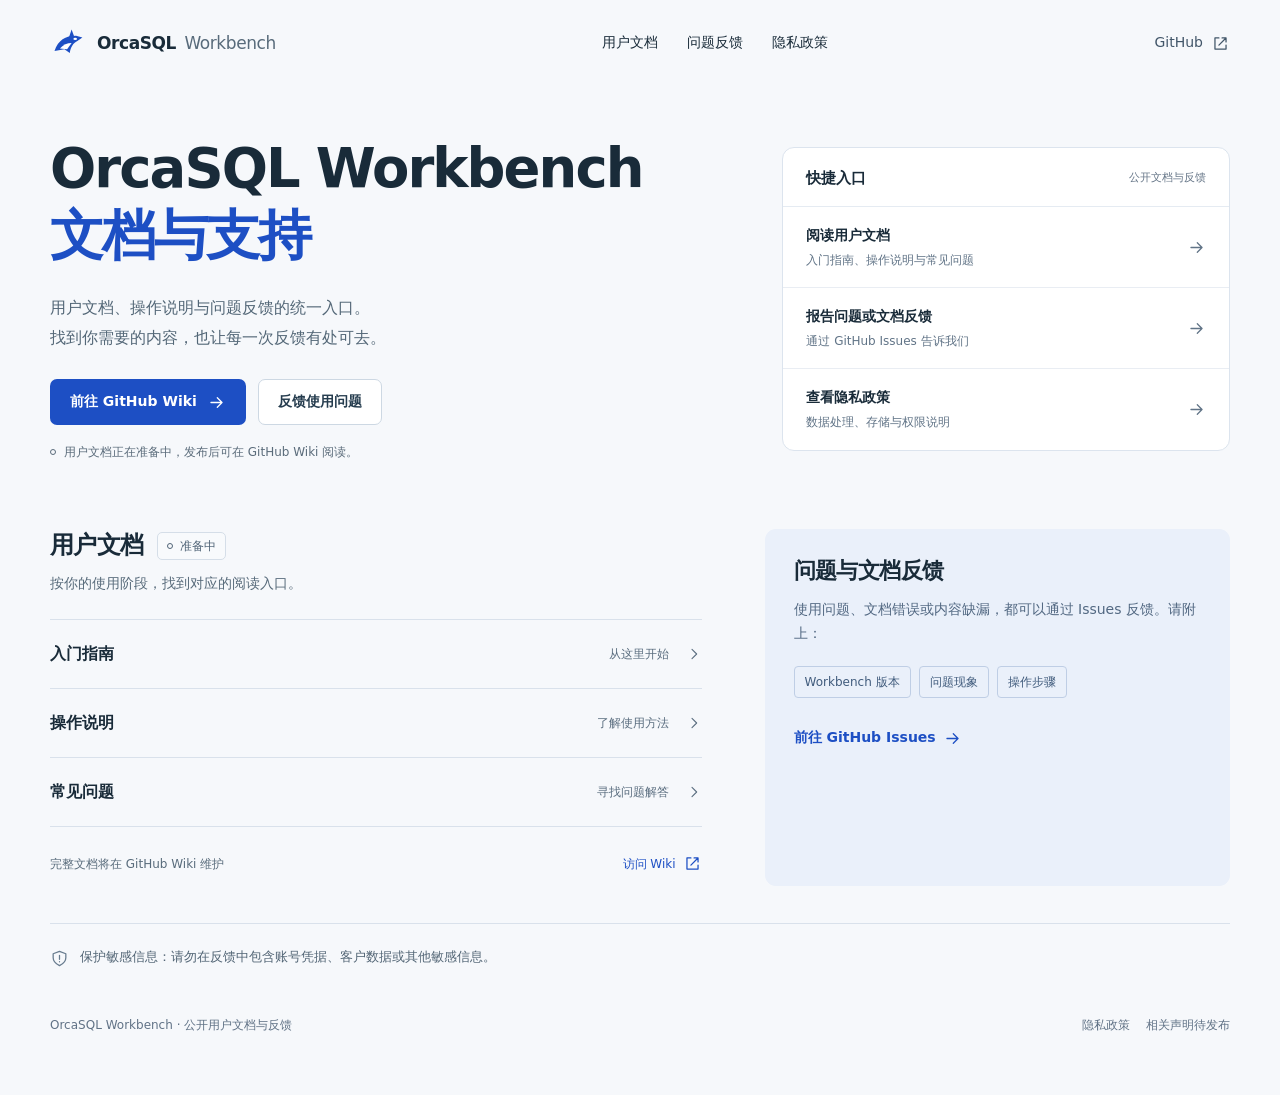
==== site/index.html @ fe2dfa69 "feat: publish OrcaSQL Workbench GitHub Pages Co-authored-by: Copilot App <223556219+Copilot@users.no" ====
<!doctype html>
<!--
THESIS: Give Workbench users a clear documentation and feedback entry point.
OWN-WORLD: Preserve the approved A design: blue accents, light surfaces, system type and a route map.
STORY: Find the Wiki, report a problem, or read the privacy policy; distinguish unpublished documentation.
FIRST VIEWPORT: Product introduction and actions sit beside three destinations; guides and feedback follow.
FORM: The approved documentation portal, without prototype controls or preview notices.
-->
<html lang="zh-CN">
<head>
  <meta charset="utf-8">
  <meta name="viewport" content="width=device-width, initial-scale=1">
  <meta name="description" content="OrcaSQL Workbench 公开用户文档与问题反馈入口，提供 GitHub Wiki 导航及隐私政策。">
  <title>OrcaSQL Workbench · 文档与支持</title>
  <link rel="icon" href="./assets/favicon.svg" type="image/svg+xml">
  <link rel="stylesheet" href="./assets/site.css">
</head>
<body>
  <svg class="symbol-definitions" xmlns="http://www.w3.org/2000/svg" aria-hidden="true">
    <symbol id="orca" viewBox="0 0 40 40">
      <path fill="currentColor" d="M5 29c4-12 12-17 24-17l7 2-6 4c-4 2-7 6-8 13l-6-4-11 2Z"/>
      <path fill="currentColor" d="m21 14 3-9 3 8-6 1Z"/>
      <path fill="#fff" d="M11 26c4-4 8-6 13-6l-5 7-8-1Z"/>
      <ellipse cx="28" cy="15.5" rx="2" ry="1.2" fill="#fff"/>
    </symbol>
    <symbol id="arrow-right" viewBox="0 0 24 24">
      <path d="M5 12h14m-6-6 6 6-6 6" fill="none" stroke="currentColor" stroke-width="1.6" stroke-linecap="round" stroke-linejoin="round"/>
    </symbol>
    <symbol id="external" viewBox="0 0 24 24">
      <path d="M14 5h5v5m-1-4-8 8M10 5H5v14h14v-5" fill="none" stroke="currentColor" stroke-width="1.6" stroke-linecap="round" stroke-linejoin="round"/>
    </symbol>
    <symbol id="chevron" viewBox="0 0 24 24">
      <path d="m9 5 7 7-7 7" fill="none" stroke="currentColor" stroke-width="1.6" stroke-linecap="round" stroke-linejoin="round"/>
    </symbol>
    <symbol id="shield" viewBox="0 0 24 24">
      <path d="m12 3 8 3v5c0 5-4 8-8 10-4-2-8-5-8-10V6l8-3Zm0 5v5m0 3v.1" fill="none" stroke="currentColor" stroke-width="1.6" stroke-linecap="round" stroke-linejoin="round"/>
    </symbol>
  </svg>
  <a class="skip-link" href="#main">跳到主要内容</a>
  <header class="portal-header wrap">
    <a class="brand" href="./" aria-label="OrcaSQL Workbench 首页">
      <svg class="brand-mark" aria-hidden="true"><use href="#orca"/></svg>
      <span class="brand-text">OrcaSQL <span>Workbench</span></span>
    </a>
    <nav aria-label="主要导航">
      <a href="#docs">用户文档</a>
      <a href="#feedback">问题反馈</a>
      <a href="./privacy/">隐私政策</a>
    </nav>
    <a class="repo-link" href="https://github.com/ShawnXxy/orcasql-workbench-site" target="_blank" rel="noopener noreferrer">
      <span>GitHub</span><svg class="icon" aria-hidden="true"><use href="#external"/></svg>
    </a>
  </header>
  <main class="portal-main wrap" id="main" tabindex="-1">
    <div class="portal-intro">
      <div>
        <h1>OrcaSQL Workbench<br><span>文档与支持</span></h1>
        <p class="intro-copy">用户文档、操作说明与问题反馈的统一入口。<br>找到你需要的内容，也让每一次反馈有处可去。</p>
        <div class="portal-actions">
          <a class="button button-primary" href="https://github.com/ShawnXxy/orcasql-workbench-site/wiki" target="_blank" rel="noopener noreferrer">
            前往 GitHub Wiki<svg class="arrow" aria-hidden="true"><use href="#arrow-right"/></svg>
          </a>
          <a class="button button-secondary" href="https://github.com/ShawnXxy/orcasql-workbench-site/issues" target="_blank" rel="noopener noreferrer">反馈使用问题</a>
        </div>
        <p class="portal-preparing"><span class="status-dot" aria-hidden="true"></span>用户文档正在准备中，发布后可在 GitHub Wiki 阅读。</p>
      </div>
      <aside class="portal-map" aria-label="入口导航">
        <div class="portal-map-heading"><h2>快捷入口</h2><span>公开文档与反馈</span></div>
        <a class="portal-route" href="#docs">
          <div><strong>阅读用户文档</strong><small>入门指南、操作说明与常见问题</small></div>
          <svg class="arrow" aria-hidden="true"><use href="#arrow-right"/></svg>
        </a>
        <a class="portal-route" href="#feedback">
          <div><strong>报告问题或文档反馈</strong><small>通过 GitHub Issues 告诉我们</small></div>
          <svg class="arrow" aria-hidden="true"><use href="#arrow-right"/></svg>
        </a>
        <a class="portal-route" href="./privacy/">
          <div><strong>查看隐私政策</strong><small>数据处理、存储与权限说明</small></div>
          <svg class="arrow" aria-hidden="true"><use href="#arrow-right"/></svg>
        </a>
      </aside>
    </div>
    <div class="portal-lower">
      <section id="docs" aria-labelledby="docs-heading">
        <div class="section-heading"><h2 id="docs-heading">用户文档</h2><span class="status"><span class="status-dot" aria-hidden="true"></span>准备中</span></div>
        <p class="section-description">按你的使用阶段，找到对应的阅读入口。</p>
        <div class="guide-list">
          <details class="guide">
            <summary><span class="guide-name">入门指南</span><span class="guide-right"><small>从这里开始</small><svg class="icon" aria-hidden="true"><use href="#chevron"/></svg></span></summary>
            <p>入门指南正在准备中，发布后可在 GitHub Wiki 阅读。</p>
          </details>
          <details class="guide">
            <summary><span class="guide-name">操作说明</span><span class="guide-right"><small>了解使用方法</small><svg class="icon" aria-hidden="true"><use href="#chevron"/></svg></span></summary>
            <p>操作说明正在准备中，具体内容以 GitHub Wiki 发布的用户文档为准。</p>
          </details>
          <details class="guide">
            <summary><span class="guide-name">常见问题</span><span class="guide-right"><small>寻找问题解答</small><svg class="icon" aria-hidden="true"><use href="#chevron"/></svg></span></summary>
            <p>常见问题的解答尚未发布，后续内容将在 GitHub Wiki 提供。</p>
          </details>
        </div>
        <div class="guide-tail"><span class="muted">完整文档将在 GitHub Wiki 维护</span><a class="text-link" href="https://github.com/ShawnXxy/orcasql-workbench-site/wiki" target="_blank" rel="noopener noreferrer">访问 Wiki<svg class="icon" aria-hidden="true"><use href="#external"/></svg></a></div>
      </section>
      <section class="feedback-panel" id="feedback" aria-labelledby="feedback-heading">
        <h2 id="feedback-heading">问题与文档反馈</h2>
        <p>使用问题、文档错误或内容缺漏，都可以通过 Issues 反馈。请附上：</p>
        <ul class="feedback-fields"><li>Workbench 版本</li><li>问题现象</li><li>操作步骤</li></ul>
        <a class="text-link" href="https://github.com/ShawnXxy/orcasql-workbench-site/issues" target="_blank" rel="noopener noreferrer">前往 GitHub Issues<svg class="arrow" aria-hidden="true"><use href="#arrow-right"/></svg></a>
      </section>
    </div>
    <div class="privacy-line">
      <svg class="icon" aria-hidden="true"><use href="#shield"/></svg>
      <p>保护敏感信息：请勿在反馈中包含账号凭据、客户数据或其他敏感信息。</p>
    </div>
    <footer class="portal-footer">
      <span>OrcaSQL Workbench · 公开用户文档与反馈</span>
      <span class="policy-note"><a href="./privacy/">隐私政策</a><span>相关声明待发布</span></span>
    </footer>
  </main>
</body>
</html>
---- site/assets/site.css ----
:root {
  color-scheme: light;
  font-family: "Segoe UI", "Microsoft YaHei", "PingFang SC", system-ui, sans-serif;
  font-size: 15px;
  color: #192b39;
  background: #f6f8fb;
  --muted: #586b7b;
  --blue: #1d4fc4;
  --line: #dce3eb;
}

* { box-sizing: border-box; }
body { margin: 0; line-height: 1.7; }
h1, h2, h3, p { margin: 0; }
h1, h2, h3 { text-wrap: balance; }
h1 { letter-spacing: -0.035em; line-height: 1.24; }
h2 { font-size: 24px; font-weight: 650; letter-spacing: -0.025em; line-height: 1.4; }
a { color: inherit; text-decoration: none; }
svg { flex: 0 0 auto; }
a, summary { -webkit-tap-highlight-color: transparent; }
:focus-visible { outline: 3px solid #b77900; outline-offset: 5px; }
a:hover { text-decoration: underline; text-underline-offset: 4px; }
.symbol-definitions { position: absolute; width: 0; height: 0; overflow: hidden; }
.skip-link {
  position: fixed;
  top: 10px;
  left: 10px;
  z-index: 2;
  padding: 10px 18px;
  background: #fff;
  color: var(--blue);
  border: 1px solid var(--line);
  transform: translateY(-180%);
}
.skip-link:focus { transform: translateY(0); }
.wrap { width: min(1180px, calc(100% - 96px)); margin-inline: auto; }
.brand { display: inline-flex; align-items: center; gap: 11px; flex-shrink: 0; }
.brand-mark { width: 36px; height: 36px; color: var(--blue); }
.brand-text { font-size: 17px; font-weight: 650; letter-spacing: -0.025em; }
.brand-text span { font-weight: 450; color: var(--muted); margin-left: 3px; }
.icon { width: 19px; height: 19px; vertical-align: middle; }
.arrow { width: 19px; height: 19px; transition: transform 180ms ease-out; }
a:hover .arrow { transform: translateX(3px); }
.muted { color: var(--muted); }
.text-link { color: var(--blue); display: inline-flex; align-items: center; gap: 7px; min-height: 44px; }
.button {
  display: inline-flex;
  align-items: center;
  justify-content: center;
  gap: 10px;
  min-height: 46px;
  padding: 10px 19px;
  font-size: 14px;
  font-weight: 600;
  border-radius: 7px;
  border: 1px solid transparent;
}
.button:hover { text-decoration: none; }
.button-primary { background: var(--blue); color: #fff; }
.button-primary:hover { background: #153e9e; }
.button-secondary { background: #fff; color: #253c4e; border-color: #cdd8e3; }
.button-secondary:hover { background: #eef3f9; }
.status {
  display: inline-flex;
  align-items: center;
  gap: 7px;
  font-size: 12px;
  padding: 3px 9px;
  border: 1px solid #d5dee8;
  color: #506477;
  background: #f8fafc;
  border-radius: 5px;
  white-space: nowrap;
}
.status-dot { width: 6px; height: 6px; border: 1.5px solid currentColor; border-radius: 50%; }
.portal-header { min-height: 86px; display: flex; align-items: center; justify-content: space-between; gap: 24px; }
.portal-header nav { display: flex; align-items: center; gap: 29px; font-size: 14px; }
.portal-header nav a { min-height: 44px; display: inline-flex; align-items: center; }
.repo-link { display: inline-flex; gap: 8px; align-items: center; color: #425669; font-size: 14px; min-height: 44px; }
.portal-main { padding-top: 49px; padding-bottom: 48px; }
.portal-intro { display: grid; grid-template-columns: 1.25fr 0.85fr; gap: 74px; align-items: center; }
.portal-intro h1 { font-size: clamp(36px, 4.25vw, 58px); font-weight: 650; }
.portal-intro h1 span { color: var(--blue); }
.portal-intro .intro-copy { max-width: 40em; color: #536777; margin-top: 23px; font-size: 16px; line-height: 1.85; }
.portal-actions { display: flex; flex-wrap: wrap; gap: 12px; margin-top: 27px; }
.portal-preparing { display: flex; align-items: center; gap: 8px; color: #5a6b7a; font-size: 12px; margin-top: 17px; }
.portal-map { background: #fff; border: 1px solid #dce4ee; border-radius: 12px; overflow: hidden; }
.portal-map-heading { padding: 20px 23px 17px; display: flex; align-items: center; justify-content: space-between; border-bottom: 1px solid #e5ebf2; }
.portal-map-heading h2 { font-size: 15px; letter-spacing: 0; }
.portal-map-heading span { font-size: 11px; color: #657587; }
.portal-route { display: grid; grid-template-columns: 1fr auto; align-items: center; gap: 15px; padding: 17px 23px; border-bottom: 1px solid #e9edf3; }
.portal-route:last-child { border-bottom: 0; }
.portal-route:hover { background: #f4f7fc; text-decoration: none; }
.portal-route:focus-visible { outline-offset: -4px; }
.portal-route strong { display: block; font-size: 14px; font-weight: 600; }
.portal-route small { display: block; margin-top: 2px; font-size: 12px; color: #617487; }
.portal-route .arrow { color: #617487; }
.portal-lower { margin-top: 67px; display: grid; grid-template-columns: 1.4fr 1fr; gap: 63px; }
.section-heading { display: flex; align-items: center; gap: 13px; margin-bottom: 9px; }
.section-description { color: #586b7b; font-size: 14px; margin-bottom: 23px; }
.guide-list { border-top: 1px solid #d9e1eb; }
.guide { border-bottom: 1px solid #d9e1eb; }
.guide summary {
  list-style: none;
  min-height: 68px;
  display: flex;
  align-items: center;
  justify-content: space-between;
  gap: 12px;
  cursor: pointer;
}
.guide summary::-webkit-details-marker { display: none; }
.guide summary:hover .guide-name { color: var(--blue); }
.guide-name { font-size: 16px; font-weight: 600; }
.guide-right { display: flex; align-items: center; gap: 17px; color: #5a6d7f; }
.guide-right small { font-size: 12px; font-weight: 400; }
.guide summary .icon { width: 16px; height: 16px; transition: transform 180ms ease-out; }
.guide[open] summary .icon { transform: rotate(90deg); }
.guide p { max-width: 65ch; color: #586b7b; font-size: 14px; padding: 0 24px 20px 0; }
.guide-tail { display: flex; align-items: center; justify-content: space-between; gap: 12px; margin-top: 15px; font-size: 12px; }
.feedback-panel { background: #eaf0fa; border-radius: 11px; padding: 27px 29px; }
.feedback-panel h2 { font-size: 22px; }
.feedback-panel > p { color: #526882; font-size: 14px; margin-top: 11px; }
.feedback-fields { margin: 20px 0 18px; display: flex; flex-wrap: wrap; gap: 8px; list-style: none; padding: 0; }
.feedback-fields li { padding: 5px 10px; border: 1px solid #bfcee5; color: #405b7c; font-size: 12px; border-radius: 4px; }
.feedback-panel .text-link { font-size: 14px; font-weight: 600; }
.privacy-line { margin-top: 37px; padding: 22px 0; border-top: 1px solid #d9e1eb; display: flex; align-items: flex-start; gap: 11px; color: #526575; font-size: 13px; }
.privacy-line .icon { color: #677b8e; margin-top: 3px; }
.portal-footer { display: flex; align-items: center; justify-content: space-between; gap: 20px; padding-top: 13px; color: #607286; font-size: 12px; }
.portal-footer a { min-height: 44px; display: inline-flex; align-items: center; gap: 7px; }
.portal-footer .policy-note { display: inline-flex; align-items: center; gap: 16px; }
.error-main { padding-top: 100px; padding-bottom: 60px; }
.error-main h1 { font-size: clamp(34px, 5vw, 52px); font-weight: 650; }
.error-main p { margin-top: 20px; color: var(--muted); }
.error-main .button { margin-top: 28px; }

@media (max-width: 1100px) {
  .wrap { width: calc(100% - 64px); }
  .portal-intro { gap: 36px; }
  .portal-lower { gap: 35px; }
}

@media (max-width: 760px) {
  .wrap { width: calc(100% - 40px); }
  .portal-header { min-height: 77px; gap: 14px; flex-wrap: wrap; padding-block: 15px; }
  .brand-text { font-size: 15px; }
  .brand-mark { width: 31px; height: 31px; }
  .portal-header nav { width: 100%; order: 3; gap: 25px; padding-top: 2px; border-top: 1px solid #e1e7ef; font-size: 13px; }
  .portal-header .repo-link { font-size: 12px; }
  .portal-main { padding-top: 24px; }
  .portal-intro { grid-template-columns: 1fr; gap: 31px; }
  .portal-intro h1 { font-size: clamp(32px, 7.9vw, 48px); }
  .portal-intro .intro-copy { font-size: 14px; margin-top: 17px; }
  .portal-actions { margin-top: 21px; gap: 9px; }
  .portal-actions .button { font-size: 12px; padding-inline: 13px; }
  .portal-map-heading { padding: 16px 19px; }
  .portal-route { padding: 15px 19px; }
  .portal-lower { grid-template-columns: 1fr; gap: 31px; margin-top: 37px; }
  .section-heading h2 { font-size: 22px; }
  .feedback-panel { padding: 23px; }
  .privacy-line { margin-top: 28px; }
  .portal-footer { flex-direction: column; align-items: flex-start; gap: 2px; }
  .portal-footer .policy-note { flex-wrap: wrap; }
  .guide-tail { gap: 8px; font-size: 11px; }
  .guide-tail .text-link { white-space: nowrap; }
  .error-main { padding-top: 60px; }
}

@media (max-width: 360px) {
  .brand-text { font-size: 13px; }
  .portal-header .repo-link span { display: none; }
  .portal-header nav { gap: 21px; }
}

@media (prefers-reduced-motion: reduce) {
  *, *::before, *::after { transition: none !important; scroll-behavior: auto !important; }
}

@media print {
  :root { background: #fff; }
  .wrap { width: 100%; }
  .portal-header, .skip-link { display: none; }
  .portal-main { padding: 0; }
}
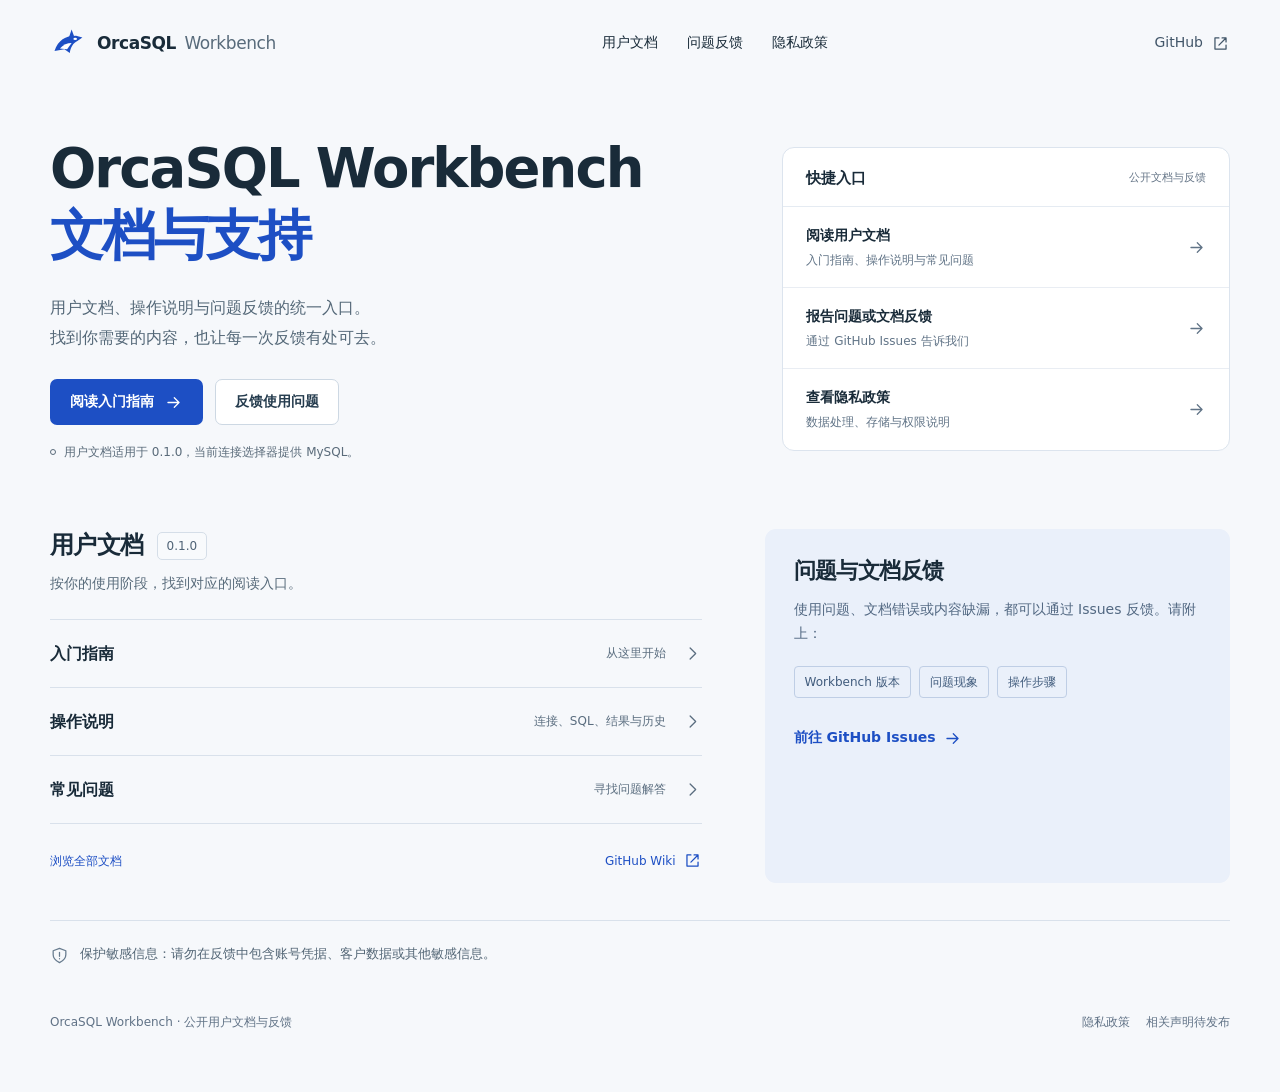
==== commit 94b5dcf2: "feat: publish single-source user documentation to Pages and Wiki Co-authored-by: Copilot App <223556" ====
--- a/site/index.html
+++ b/site/index.html
@@ -43,11 +43,11 @@
       <span class="brand-text">OrcaSQL <span>Workbench</span></span>
     </a>
     <nav aria-label="主要导航">
-      <a href="#docs">用户文档</a>
+      <a href="./docs/">用户文档</a>
       <a href="#feedback">问题反馈</a>
       <a href="./privacy/">隐私政策</a>
     </nav>
-    <a class="repo-link" href="https://github.com/ShawnXxy/orcasql-workbench-site" target="_blank" rel="noopener noreferrer">
+    <a class="repo-link" href="https://github.com/OrcaSQL-Workbench/orcasql-workbench.github.io" target="_blank" rel="noopener noreferrer">
       <span>GitHub</span><svg class="icon" aria-hidden="true"><use href="#external"/></svg>
     </a>
   </header>
@@ -57,16 +57,16 @@
         <h1>OrcaSQL Workbench<br><span>文档与支持</span></h1>
         <p class="intro-copy">用户文档、操作说明与问题反馈的统一入口。<br>找到你需要的内容，也让每一次反馈有处可去。</p>
         <div class="portal-actions">
-          <a class="button button-primary" href="https://github.com/ShawnXxy/orcasql-workbench-site/wiki" target="_blank" rel="noopener noreferrer">
-            前往 GitHub Wiki<svg class="arrow" aria-hidden="true"><use href="#arrow-right"/></svg>
+          <a class="button button-primary" href="./docs/getting-started/">
+            阅读入门指南<svg class="arrow" aria-hidden="true"><use href="#arrow-right"/></svg>
           </a>
-          <a class="button button-secondary" href="https://github.com/ShawnXxy/orcasql-workbench-site/issues" target="_blank" rel="noopener noreferrer">反馈使用问题</a>
+          <a class="button button-secondary" href="https://github.com/OrcaSQL-Workbench/orcasql-workbench.github.io/issues" target="_blank" rel="noopener noreferrer">反馈使用问题</a>
         </div>
-        <p class="portal-preparing"><span class="status-dot" aria-hidden="true"></span>用户文档正在准备中，发布后可在 GitHub Wiki 阅读。</p>
+        <p class="portal-preparing"><span class="status-dot" aria-hidden="true"></span>用户文档适用于 0.1.0，当前连接选择器提供 MySQL。</p>
       </div>
       <aside class="portal-map" aria-label="入口导航">
         <div class="portal-map-heading"><h2>快捷入口</h2><span>公开文档与反馈</span></div>
-        <a class="portal-route" href="#docs">
+        <a class="portal-route" href="./docs/">
           <div><strong>阅读用户文档</strong><small>入门指南、操作说明与常见问题</small></div>
           <svg class="arrow" aria-hidden="true"><use href="#arrow-right"/></svg>
         </a>
@@ -82,29 +82,20 @@
     </div>
     <div class="portal-lower">
       <section id="docs" aria-labelledby="docs-heading">
-        <div class="section-heading"><h2 id="docs-heading">用户文档</h2><span class="status"><span class="status-dot" aria-hidden="true"></span>准备中</span></div>
+        <div class="section-heading"><h2 id="docs-heading">用户文档</h2><span class="status">0.1.0</span></div>
         <p class="section-description">按你的使用阶段，找到对应的阅读入口。</p>
         <div class="guide-list">
-          <details class="guide">
-            <summary><span class="guide-name">入门指南</span><span class="guide-right"><small>从这里开始</small><svg class="icon" aria-hidden="true"><use href="#chevron"/></svg></span></summary>
-            <p>入门指南正在准备中，发布后可在 GitHub Wiki 阅读。</p>
-          </details>
-          <details class="guide">
-            <summary><span class="guide-name">操作说明</span><span class="guide-right"><small>了解使用方法</small><svg class="icon" aria-hidden="true"><use href="#chevron"/></svg></span></summary>
-            <p>操作说明正在准备中，具体内容以 GitHub Wiki 发布的用户文档为准。</p>
-          </details>
-          <details class="guide">
-            <summary><span class="guide-name">常见问题</span><span class="guide-right"><small>寻找问题解答</small><svg class="icon" aria-hidden="true"><use href="#chevron"/></svg></span></summary>
-            <p>常见问题的解答尚未发布，后续内容将在 GitHub Wiki 提供。</p>
-          </details>
+          <a class="guide-link" href="./docs/getting-started/"><span class="guide-name">入门指南</span><span class="guide-right"><small>从这里开始</small><svg class="icon" aria-hidden="true"><use href="#chevron"/></svg></span></a>
+          <a class="guide-link" href="./docs/"><span class="guide-name">操作说明</span><span class="guide-right"><small>连接、SQL、结果与历史</small><svg class="icon" aria-hidden="true"><use href="#chevron"/></svg></span></a>
+          <a class="guide-link" href="./docs/faq/"><span class="guide-name">常见问题</span><span class="guide-right"><small>寻找问题解答</small><svg class="icon" aria-hidden="true"><use href="#chevron"/></svg></span></a>
         </div>
-        <div class="guide-tail"><span class="muted">完整文档将在 GitHub Wiki 维护</span><a class="text-link" href="https://github.com/ShawnXxy/orcasql-workbench-site/wiki" target="_blank" rel="noopener noreferrer">访问 Wiki<svg class="icon" aria-hidden="true"><use href="#external"/></svg></a></div>
+        <div class="guide-tail"><a class="text-link" href="./docs/">浏览全部文档</a><a class="text-link" href="https://github.com/OrcaSQL-Workbench/orcasql-workbench.github.io/wiki" target="_blank" rel="noopener noreferrer">GitHub Wiki<svg class="icon" aria-hidden="true"><use href="#external"/></svg></a></div>
       </section>
       <section class="feedback-panel" id="feedback" aria-labelledby="feedback-heading">
         <h2 id="feedback-heading">问题与文档反馈</h2>
         <p>使用问题、文档错误或内容缺漏，都可以通过 Issues 反馈。请附上：</p>
         <ul class="feedback-fields"><li>Workbench 版本</li><li>问题现象</li><li>操作步骤</li></ul>
-        <a class="text-link" href="https://github.com/ShawnXxy/orcasql-workbench-site/issues" target="_blank" rel="noopener noreferrer">前往 GitHub Issues<svg class="arrow" aria-hidden="true"><use href="#arrow-right"/></svg></a>
+        <a class="text-link" href="https://github.com/OrcaSQL-Workbench/orcasql-workbench.github.io/issues" target="_blank" rel="noopener noreferrer">前往 GitHub Issues<svg class="arrow" aria-hidden="true"><use href="#arrow-right"/></svg></a>
       </section>
     </div>
     <div class="privacy-line">
--- a/site/assets/site.css
+++ b/site/assets/site.css
@@ -99,6 +99,9 @@
 .section-heading { display: flex; align-items: center; gap: 13px; margin-bottom: 9px; }
 .section-description { color: #586b7b; font-size: 14px; margin-bottom: 23px; }
 .guide-list { border-top: 1px solid #d9e1eb; }
+.guide-link { min-height: 68px; display: flex; align-items: center; justify-content: space-between; gap: 12px; border-bottom: 1px solid #d9e1eb; }
+.guide-link:hover { text-decoration: none; }
+.guide-link:hover .guide-name { color: var(--blue); }
 .guide { border-bottom: 1px solid #d9e1eb; }
 .guide summary {
   list-style: none;
@@ -133,6 +136,31 @@
 .error-main h1 { font-size: clamp(34px, 5vw, 52px); font-weight: 650; }
 .error-main p { margin-top: 20px; color: var(--muted); }
 .error-main .button { margin-top: 28px; }
+.docs-main { display: grid; grid-template-columns: 218px minmax(0, 1fr); gap: 36px; align-items: start; padding-top: 31px; padding-bottom: 55px; }
+.docs-navigation { position: sticky; top: 20px; min-width: 0; color: #455d70; }
+.docs-navigation summary { min-height: 44px; padding: 9px 12px; font-weight: 600; cursor: pointer; }
+.docs-navigation nav { display: grid; gap: 4px; padding-top: 6px; }
+.docs-navigation nav a { display: block; min-height: 44px; padding: 9px 12px; border-radius: 5px; font-size: 14px; }
+.docs-navigation nav a[aria-current="page"] { color: var(--blue); background: #eaf0fa; font-weight: 600; }
+.docs-article { min-width: 0; max-width: 78ch; padding: 34px 38px; background: #fff; border: 1px solid var(--line); border-radius: 11px; line-height: 1.85; overflow-wrap: anywhere; }
+.docs-article h1 { font-size: 34px; font-weight: 650; margin-bottom: 23px; color: #17394e; }
+.docs-article h2 { margin-top: 37px; margin-bottom: 13px; font-size: 23px; color: #213f55; }
+.docs-article h3 { margin-top: 27px; margin-bottom: 10px; font-size: 18px; }
+.docs-article p { margin-bottom: 17px; }
+.docs-article ul, .docs-article ol { padding-left: 1.5em; margin: 12px 0 22px; }
+.docs-article li { margin-bottom: 8px; }
+.docs-article a { color: var(--blue); text-decoration: underline; text-underline-offset: 3px; }
+.docs-article table { display: block; width: 100%; overflow-x: auto; border-collapse: collapse; margin: 18px 0 24px; font-size: 14px; }
+.docs-article th, .docs-article td { border: 1px solid #d9e2ed; padding: 11px 14px; text-align: left; vertical-align: top; min-width: 110px; }
+.docs-article th { background: #f2f6fa; color: #294b63; }
+.docs-article pre { padding: 15px 17px; background: #eef3f9; border: 1px solid #dbe5ef; border-radius: 6px; overflow-x: auto; margin: 17px 0 23px; }
+.docs-article code { font: 0.9em/1.7 Consolas, "SFMono-Regular", monospace; }
+.docs-article pre code { white-space: pre; }
+.docs-article img { max-width: 100%; height: auto; }
+.docs-article blockquote { margin: 20px 0; padding: 15px 18px; background: #eef3f9; color: #435e73; border-radius: 6px; }
+.docs-article blockquote p:last-child { margin-bottom: 0; }
+.docs-footer { margin-top: 37px; border-top: 1px solid var(--line); padding-top: 19px; display: flex; flex-wrap: wrap; gap: 12px 23px; font-size: 12px; }
+.docs-footer a { display: inline-flex; align-items: center; min-height: 44px; }
 
 @media (max-width: 1100px) {
   .wrap { width: calc(100% - 64px); }
@@ -164,6 +192,14 @@
   .guide-tail { gap: 8px; font-size: 11px; }
   .guide-tail .text-link { white-space: nowrap; }
   .error-main { padding-top: 60px; }
+  .docs-main { grid-template-columns: minmax(0, 1fr); gap: 20px; padding-top: 19px; }
+  .docs-navigation { position: static; }
+  .docs-navigation nav { display: flex; gap: 4px; overflow-x: auto; padding-bottom: 7px; }
+  .docs-navigation nav a { flex: 0 0 auto; white-space: nowrap; }
+  .docs-article { padding: 23px 20px; border-radius: 8px; }
+  .docs-article h1 { font-size: 28px; }
+  .docs-article h2 { font-size: 21px; }
+  .docs-article th, .docs-article td { padding: 9px 11px; }
 }
 
 @media (max-width: 360px) {
@@ -181,4 +217,7 @@
   .wrap { width: 100%; }
   .portal-header, .skip-link { display: none; }
   .portal-main { padding: 0; }
-}
+  .docs-navigation, .docs-footer { display: none; }
+  .docs-main { display: block; padding: 0; }
+  .docs-article { max-width: none; padding: 0; border: 0; }
+}
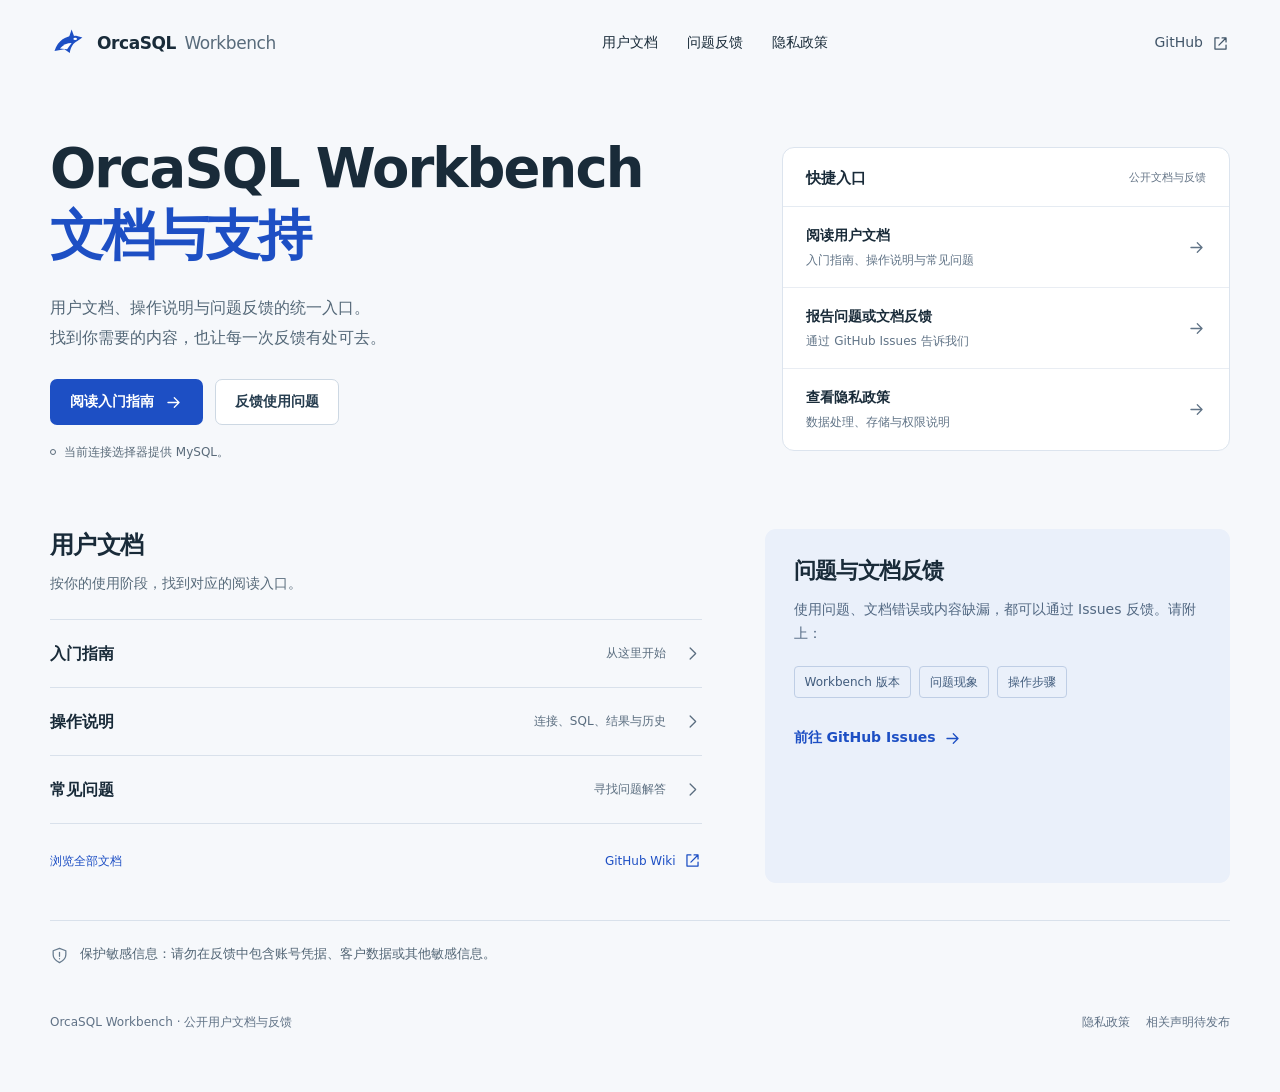
==== commit ecbc911d: "docs: separate maintainer manual and remove fixed version labels Co-authored-by: Copilot App <223556" ====
--- a/site/index.html
+++ b/site/index.html
@@ -62,7 +62,7 @@
           </a>
           <a class="button button-secondary" href="https://github.com/OrcaSQL-Workbench/orcasql-workbench.github.io/issues" target="_blank" rel="noopener noreferrer">反馈使用问题</a>
         </div>
-        <p class="portal-preparing"><span class="status-dot" aria-hidden="true"></span>用户文档适用于 0.1.0，当前连接选择器提供 MySQL。</p>
+        <p class="portal-preparing"><span class="status-dot" aria-hidden="true"></span>当前连接选择器提供 MySQL。</p>
       </div>
       <aside class="portal-map" aria-label="入口导航">
         <div class="portal-map-heading"><h2>快捷入口</h2><span>公开文档与反馈</span></div>
@@ -82,7 +82,7 @@
     </div>
     <div class="portal-lower">
       <section id="docs" aria-labelledby="docs-heading">
-        <div class="section-heading"><h2 id="docs-heading">用户文档</h2><span class="status">0.1.0</span></div>
+        <div class="section-heading"><h2 id="docs-heading">用户文档</h2></div>
         <p class="section-description">按你的使用阶段，找到对应的阅读入口。</p>
         <div class="guide-list">
           <a class="guide-link" href="./docs/getting-started/"><span class="guide-name">入门指南</span><span class="guide-right"><small>从这里开始</small><svg class="icon" aria-hidden="true"><use href="#chevron"/></svg></span></a>
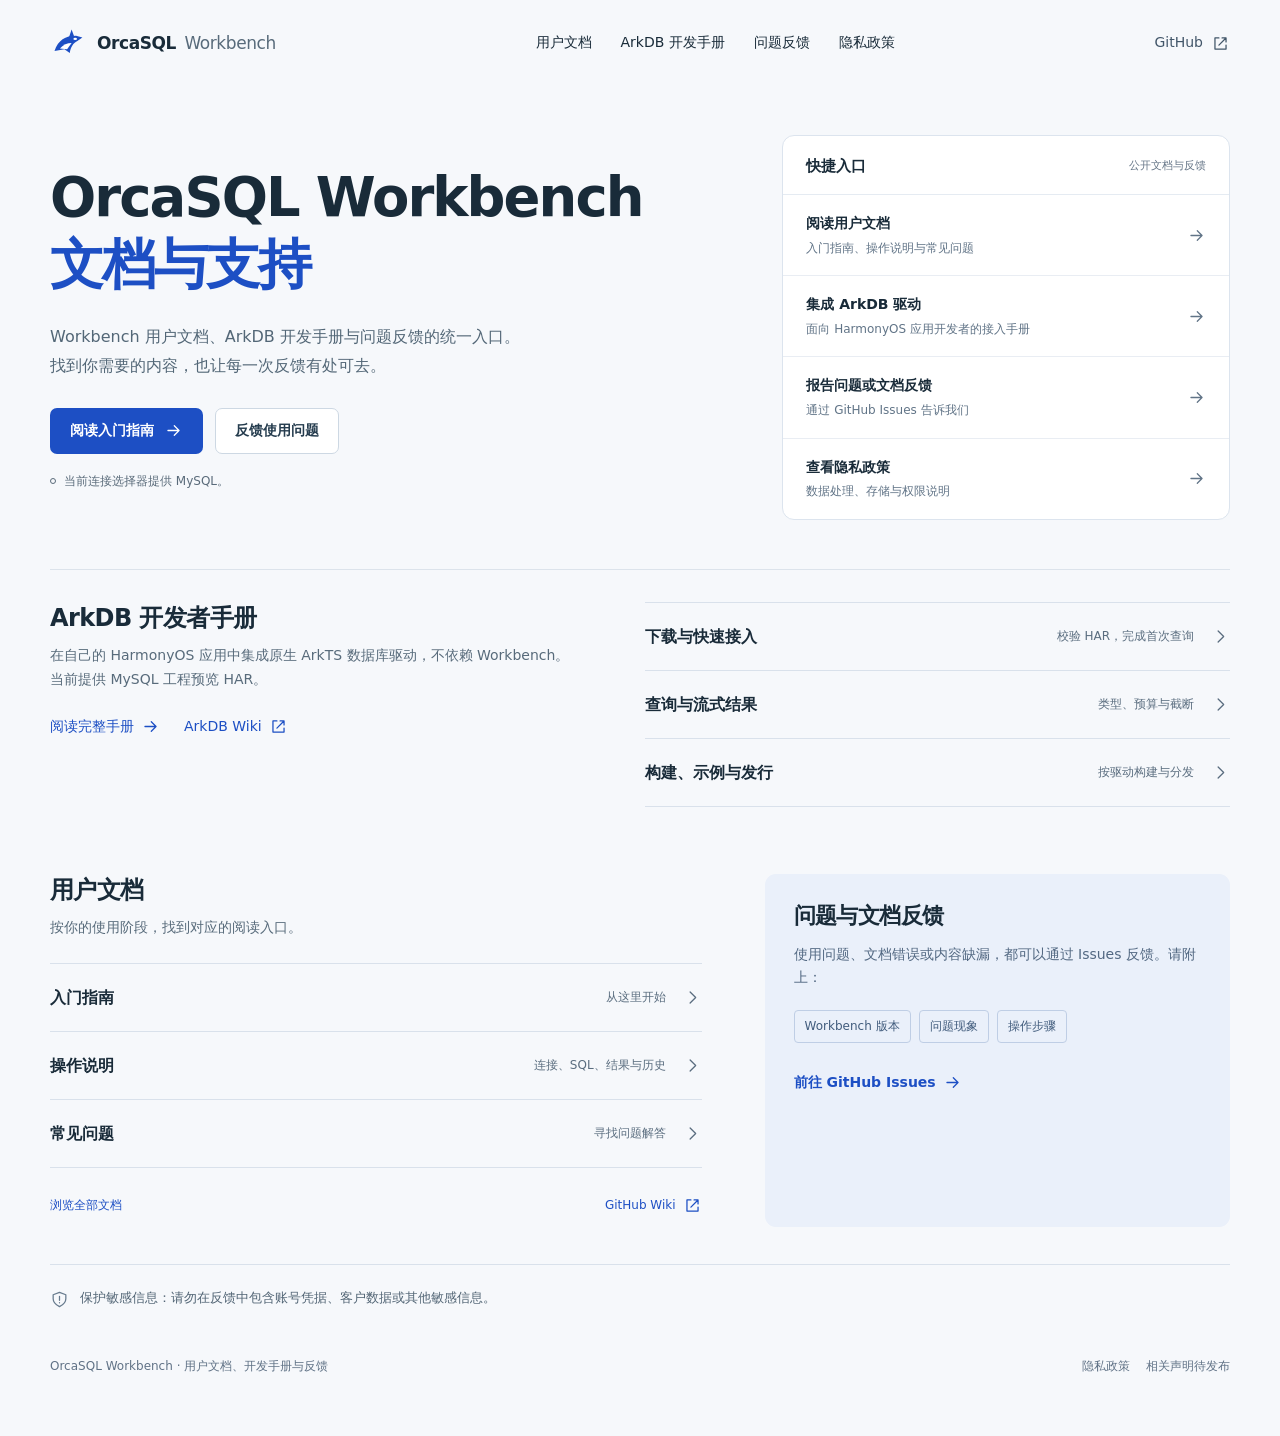
==== commit 68c10949: "docs: add shared ArkDB developer manual and Wiki publishing Co-authored-by: Copilot App <223556219+C" ====
--- a/site/index.html
+++ b/site/index.html
@@ -1,16 +1,16 @@
 <!doctype html>
 <!--
-THESIS: Give Workbench users a clear documentation and feedback entry point.
+THESIS: Give Workbench users and ArkDB developers distinct documentation entry points.
 OWN-WORLD: Preserve the approved A design: blue accents, light surfaces, system type and a route map.
-STORY: Find the Wiki, report a problem, or read the privacy policy; distinguish unpublished documentation.
-FIRST VIEWPORT: Product introduction and actions sit beside three destinations; guides and feedback follow.
+STORY: Read user guides or the developer manual, find their Wikis, report a problem, or read the privacy policy.
+FIRST VIEWPORT: Product introduction and actions sit beside four destinations; guides and feedback follow.
 FORM: The approved documentation portal, without prototype controls or preview notices.
 -->
 <html lang="zh-CN">
 <head>
   <meta charset="utf-8">
   <meta name="viewport" content="width=device-width, initial-scale=1">
-  <meta name="description" content="OrcaSQL Workbench 公开用户文档与问题反馈入口，提供 GitHub Wiki 导航及隐私政策。">
+  <meta name="description" content="OrcaSQL Workbench 用户文档、ArkDB 开发者手册与问题反馈入口，提供 GitHub Wiki 导航及隐私政策。">
   <title>OrcaSQL Workbench · 文档与支持</title>
   <link rel="icon" href="./assets/favicon.svg" type="image/svg+xml">
   <link rel="stylesheet" href="./assets/site.css">
@@ -44,6 +44,7 @@
     </a>
     <nav aria-label="主要导航">
       <a href="./docs/">用户文档</a>
+      <a href="./arkdb/">ArkDB 开发手册</a>
       <a href="#feedback">问题反馈</a>
       <a href="./privacy/">隐私政策</a>
     </nav>
@@ -55,7 +56,7 @@
     <div class="portal-intro">
       <div>
         <h1>OrcaSQL Workbench<br><span>文档与支持</span></h1>
-        <p class="intro-copy">用户文档、操作说明与问题反馈的统一入口。<br>找到你需要的内容，也让每一次反馈有处可去。</p>
+        <p class="intro-copy">Workbench 用户文档、ArkDB 开发手册与问题反馈的统一入口。<br>找到你需要的内容，也让每一次反馈有处可去。</p>
         <div class="portal-actions">
           <a class="button button-primary" href="./docs/getting-started/">
             阅读入门指南<svg class="arrow" aria-hidden="true"><use href="#arrow-right"/></svg>
@@ -70,6 +71,10 @@
           <div><strong>阅读用户文档</strong><small>入门指南、操作说明与常见问题</small></div>
           <svg class="arrow" aria-hidden="true"><use href="#arrow-right"/></svg>
         </a>
+        <a class="portal-route" href="./arkdb/">
+          <div><strong>集成 ArkDB 驱动</strong><small>面向 HarmonyOS 应用开发者的接入手册</small></div>
+          <svg class="arrow" aria-hidden="true"><use href="#arrow-right"/></svg>
+        </a>
         <a class="portal-route" href="#feedback">
           <div><strong>报告问题或文档反馈</strong><small>通过 GitHub Issues 告诉我们</small></div>
           <svg class="arrow" aria-hidden="true"><use href="#arrow-right"/></svg>
@@ -80,6 +85,21 @@
         </a>
       </aside>
     </div>
+    <section class="developer-section" id="arkdb" aria-labelledby="arkdb-heading">
+      <div>
+        <div class="section-heading"><h2 id="arkdb-heading">ArkDB 开发者手册</h2></div>
+        <p class="section-description">在自己的 HarmonyOS 应用中集成原生 ArkTS 数据库驱动，不依赖 Workbench。当前提供 MySQL 工程预览 HAR。</p>
+        <div class="developer-links">
+          <a class="text-link" href="./arkdb/">阅读完整手册<svg class="arrow" aria-hidden="true"><use href="#arrow-right"/></svg></a>
+          <a class="text-link" href="https://github.com/OrcaSQL-Workbench/ArkDB/wiki" target="_blank" rel="noopener noreferrer">ArkDB Wiki<svg class="icon" aria-hidden="true"><use href="#external"/></svg></a>
+        </div>
+      </div>
+      <div class="guide-list">
+        <a class="guide-link" href="./arkdb/getting-started/"><span class="guide-name">下载与快速接入</span><span class="guide-right"><small>校验 HAR，完成首次查询</small><svg class="icon" aria-hidden="true"><use href="#chevron"/></svg></span></a>
+        <a class="guide-link" href="./arkdb/queries/"><span class="guide-name">查询与流式结果</span><span class="guide-right"><small>类型、预算与截断</small><svg class="icon" aria-hidden="true"><use href="#chevron"/></svg></span></a>
+        <a class="guide-link" href="./arkdb/building-and-releasing/"><span class="guide-name">构建、示例与发行</span><span class="guide-right"><small>按驱动构建与分发</small><svg class="icon" aria-hidden="true"><use href="#chevron"/></svg></span></a>
+      </div>
+    </section>
     <div class="portal-lower">
       <section id="docs" aria-labelledby="docs-heading">
         <div class="section-heading"><h2 id="docs-heading">用户文档</h2></div>
@@ -103,7 +123,7 @@
       <p>保护敏感信息：请勿在反馈中包含账号凭据、客户数据或其他敏感信息。</p>
     </div>
     <footer class="portal-footer">
-      <span>OrcaSQL Workbench · 公开用户文档与反馈</span>
+      <span>OrcaSQL Workbench · 用户文档、开发手册与反馈</span>
       <span class="policy-note"><a href="./privacy/">隐私政策</a><span>相关声明待发布</span></span>
     </footer>
   </main>
--- a/site/assets/site.css
+++ b/site/assets/site.css
@@ -121,6 +121,9 @@
 .guide[open] summary .icon { transform: rotate(90deg); }
 .guide p { max-width: 65ch; color: #586b7b; font-size: 14px; padding: 0 24px 20px 0; }
 .guide-tail { display: flex; align-items: center; justify-content: space-between; gap: 12px; margin-top: 15px; font-size: 12px; }
+.developer-section { margin-top: 49px; padding-top: 32px; border-top: 1px solid var(--line); display: grid; grid-template-columns: 1fr 1.1fr; gap: 63px; align-items: start; }
+.developer-section .section-description { max-width: 38em; margin-bottom: 13px; }
+.developer-links { display: flex; flex-wrap: wrap; gap: 8px 24px; font-size: 14px; }
 .feedback-panel { background: #eaf0fa; border-radius: 11px; padding: 27px 29px; }
 .feedback-panel h2 { font-size: 22px; }
 .feedback-panel > p { color: #526882; font-size: 14px; margin-top: 11px; }
@@ -173,7 +176,7 @@
   .portal-header { min-height: 77px; gap: 14px; flex-wrap: wrap; padding-block: 15px; }
   .brand-text { font-size: 15px; }
   .brand-mark { width: 31px; height: 31px; }
-  .portal-header nav { width: 100%; order: 3; gap: 25px; padding-top: 2px; border-top: 1px solid #e1e7ef; font-size: 13px; }
+  .portal-header nav { width: 100%; order: 3; flex-wrap: wrap; gap: 2px 25px; padding-top: 2px; border-top: 1px solid #e1e7ef; font-size: 13px; }
   .portal-header .repo-link { font-size: 12px; }
   .portal-main { padding-top: 24px; }
   .portal-intro { grid-template-columns: 1fr; gap: 31px; }
@@ -184,6 +187,7 @@
   .portal-map-heading { padding: 16px 19px; }
   .portal-route { padding: 15px 19px; }
   .portal-lower { grid-template-columns: 1fr; gap: 31px; margin-top: 37px; }
+  .developer-section { grid-template-columns: minmax(0, 1fr); gap: 20px; margin-top: 31px; padding-top: 27px; }
   .section-heading h2 { font-size: 22px; }
   .feedback-panel { padding: 23px; }
   .privacy-line { margin-top: 28px; }
@@ -205,7 +209,7 @@
 @media (max-width: 360px) {
   .brand-text { font-size: 13px; }
   .portal-header .repo-link span { display: none; }
-  .portal-header nav { gap: 21px; }
+  .portal-header nav { gap: 2px 21px; }
 }
 
 @media (prefers-reduced-motion: reduce) {
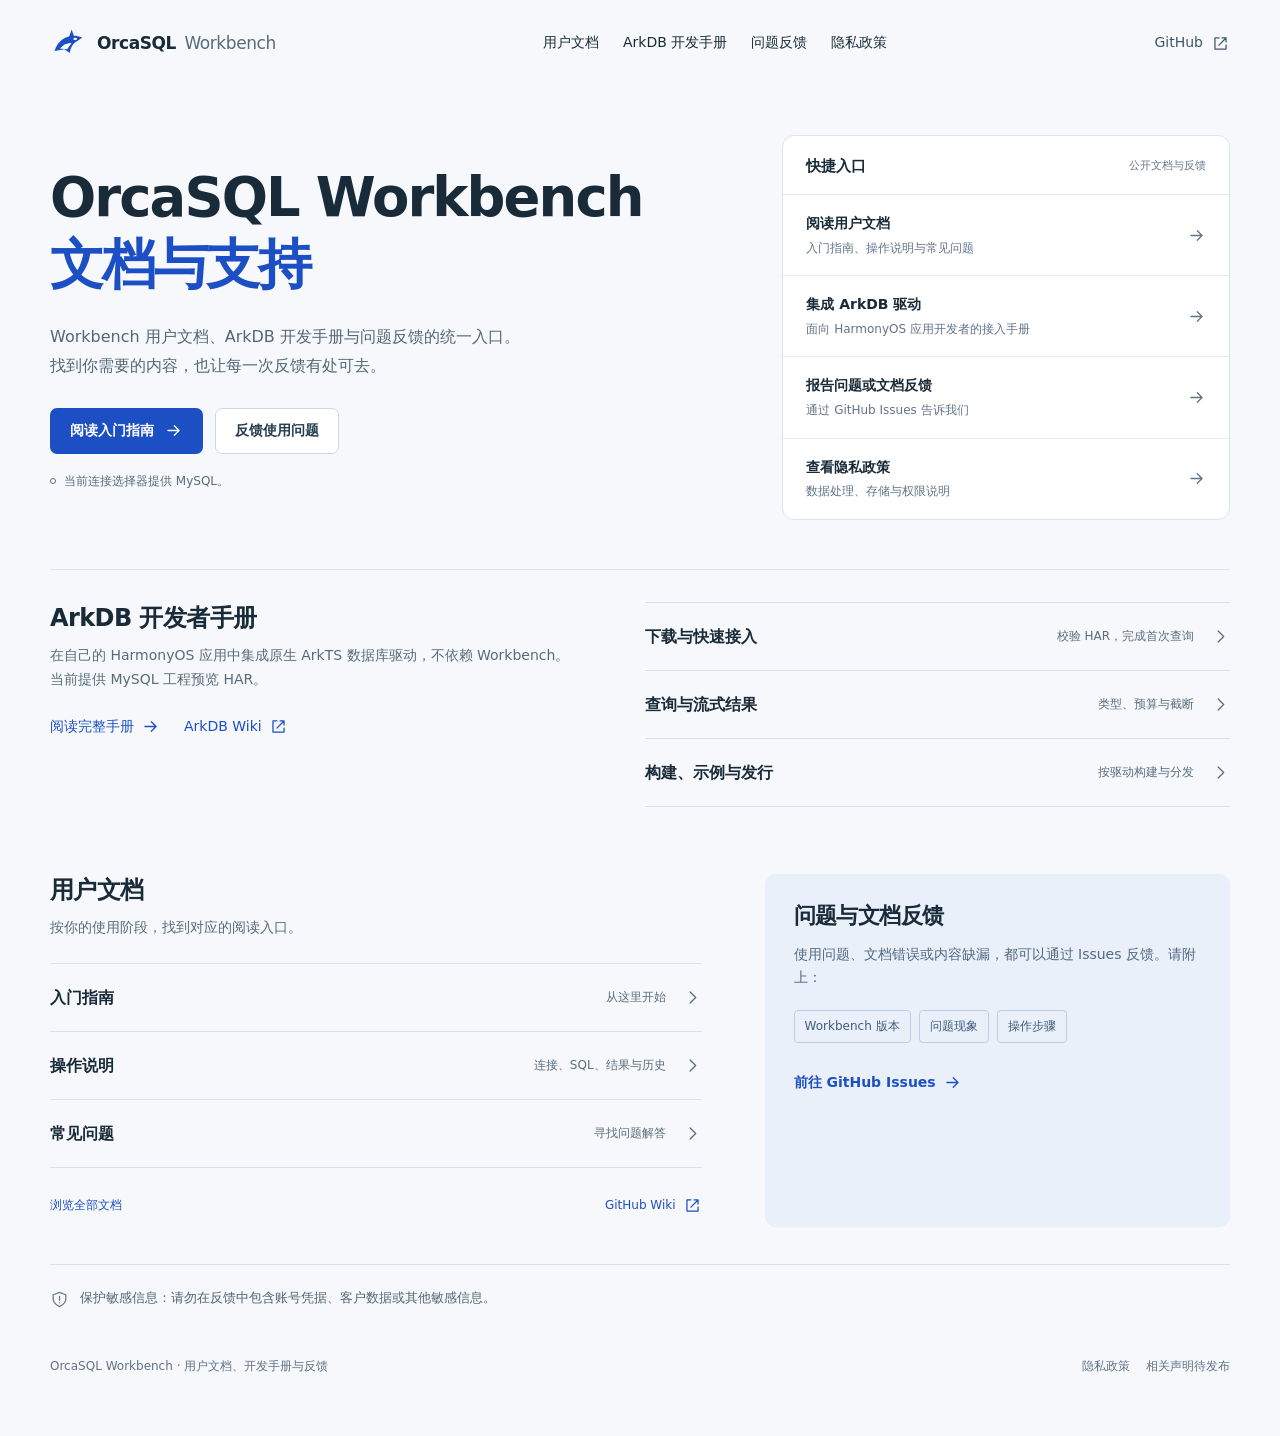
==== commit c36febb0: "feat(site): add persistent light and dark themes Add system/light/dark controls, remembered preferen" ====
--- a/site/index.html
+++ b/site/index.html
@@ -1,7 +1,7 @@
 <!doctype html>
 <!--
 THESIS: Give Workbench users and ArkDB developers distinct documentation entry points.
-OWN-WORLD: Preserve the approved A design: blue accents, light surfaces, system type and a route map.
+OWN-WORLD: Preserve the approved A design: blue accents, selectable light/dark surfaces, system type and a route map.
 STORY: Read user guides or the developer manual, find their Wikis, report a problem, or read the privacy policy.
 FIRST VIEWPORT: Product introduction and actions sit beside four destinations; guides and feedback follow.
 FORM: The approved documentation portal, without prototype controls or preview notices.
@@ -12,6 +12,7 @@
   <meta name="viewport" content="width=device-width, initial-scale=1">
   <meta name="description" content="OrcaSQL Workbench 用户文档、ArkDB 开发者手册与问题反馈入口，提供 GitHub Wiki 导航及隐私政策。">
   <title>OrcaSQL Workbench · 文档与支持</title>
+  <script src="/assets/theme.js"></script>
   <link rel="icon" href="./assets/favicon.svg" type="image/svg+xml">
   <link rel="stylesheet" href="./assets/site.css">
 </head>
@@ -47,6 +48,16 @@
       <a href="./arkdb/">ArkDB 开发手册</a>
       <a href="#feedback">问题反馈</a>
       <a href="./privacy/">隐私政策</a>
+      <div class="theme-settings" data-theme-settings hidden>
+        <label>主题
+          <select data-theme-control>
+            <option value="system">跟随系统</option>
+            <option value="light">浅色</option>
+            <option value="dark">深色</option>
+          </select>
+        </label>
+        <span class="theme-status" data-theme-status role="status" hidden>当前页面已切换，但浏览器未能保存主题。</span>
+      </div>
     </nav>
     <a class="repo-link" href="https://github.com/OrcaSQL-Workbench/orcasql-workbench.github.io" target="_blank" rel="noopener noreferrer">
       <span>GitHub</span><svg class="icon" aria-hidden="true"><use href="#external"/></svg>
--- a/site/assets/site.css
+++ b/site/assets/site.css
@@ -1,12 +1,14 @@
+@import url("theme.css");
+
 :root {
-  color-scheme: light;
+  color-scheme: var(--theme-scheme, light);
   font-family: "Segoe UI", "Microsoft YaHei", "PingFang SC", system-ui, sans-serif;
   font-size: 15px;
-  color: #192b39;
-  background: #f6f8fb;
-  --muted: #586b7b;
-  --blue: #1d4fc4;
-  --line: #dce3eb;
+  color: var(--theme-text, #192b39);
+  background: var(--theme-page, #f6f8fb);
+  --muted: var(--theme-muted, #586b7b);
+  --blue: var(--theme-link, #1d4fc4);
+  --line: var(--theme-border, #dce3eb);
 }
 
 * { box-sizing: border-box; }
@@ -18,7 +20,7 @@
 a { color: inherit; text-decoration: none; }
 svg { flex: 0 0 auto; }
 a, summary { -webkit-tap-highlight-color: transparent; }
-:focus-visible { outline: 3px solid #b77900; outline-offset: 5px; }
+:focus-visible { outline: 3px solid var(--theme-focus, #b77900); outline-offset: 5px; }
 a:hover { text-decoration: underline; text-underline-offset: 4px; }
 .symbol-definitions { position: absolute; width: 0; height: 0; overflow: hidden; }
 .skip-link {
@@ -27,7 +29,7 @@
   left: 10px;
   z-index: 2;
   padding: 10px 18px;
-  background: #fff;
+  background: var(--theme-surface, #fff);
   color: var(--blue);
   border: 1px solid var(--line);
   transform: translateY(-180%);
@@ -56,53 +58,53 @@
   border: 1px solid transparent;
 }
 .button:hover { text-decoration: none; }
-.button-primary { background: var(--blue); color: #fff; }
-.button-primary:hover { background: #153e9e; }
-.button-secondary { background: #fff; color: #253c4e; border-color: #cdd8e3; }
-.button-secondary:hover { background: #eef3f9; }
+.button-primary { background: var(--theme-primary, var(--blue)); color: #fff; }
+.button-primary:hover { background: var(--theme-primary-hover, #153e9e); }
+.button-secondary { background: var(--theme-surface, #fff); color: var(--theme-text, #253c4e); border-color: var(--theme-control-border, #cdd8e3); }
+.button-secondary:hover { background: var(--theme-hover, #eef3f9); }
 .status {
   display: inline-flex;
   align-items: center;
   gap: 7px;
   font-size: 12px;
   padding: 3px 9px;
-  border: 1px solid #d5dee8;
-  color: #506477;
-  background: #f8fafc;
+  border: 1px solid var(--theme-border, #d5dee8);
+  color: var(--theme-muted, #506477);
+  background: var(--theme-surface, #f8fafc);
   border-radius: 5px;
   white-space: nowrap;
 }
 .status-dot { width: 6px; height: 6px; border: 1.5px solid currentColor; border-radius: 50%; }
-.portal-header { min-height: 86px; display: flex; align-items: center; justify-content: space-between; gap: 24px; }
-.portal-header nav { display: flex; align-items: center; gap: 29px; font-size: 14px; }
+.portal-header { min-height: 86px; display: flex; flex-wrap: wrap; align-items: center; justify-content: space-between; gap: 24px; }
+.portal-header nav { display: flex; flex-wrap: wrap; align-items: center; gap: 8px 24px; min-width: 0; font-size: 14px; }
 .portal-header nav a { min-height: 44px; display: inline-flex; align-items: center; }
-.repo-link { display: inline-flex; gap: 8px; align-items: center; color: #425669; font-size: 14px; min-height: 44px; }
+.repo-link { display: inline-flex; gap: 8px; align-items: center; color: var(--theme-muted, #425669); font-size: 14px; min-height: 44px; }
 .portal-main { padding-top: 49px; padding-bottom: 48px; }
 .portal-intro { display: grid; grid-template-columns: 1.25fr 0.85fr; gap: 74px; align-items: center; }
 .portal-intro h1 { font-size: clamp(36px, 4.25vw, 58px); font-weight: 650; }
 .portal-intro h1 span { color: var(--blue); }
-.portal-intro .intro-copy { max-width: 40em; color: #536777; margin-top: 23px; font-size: 16px; line-height: 1.85; }
+.portal-intro .intro-copy { max-width: 40em; color: var(--theme-muted, #536777); margin-top: 23px; font-size: 16px; line-height: 1.85; }
 .portal-actions { display: flex; flex-wrap: wrap; gap: 12px; margin-top: 27px; }
-.portal-preparing { display: flex; align-items: center; gap: 8px; color: #5a6b7a; font-size: 12px; margin-top: 17px; }
-.portal-map { background: #fff; border: 1px solid #dce4ee; border-radius: 12px; overflow: hidden; }
-.portal-map-heading { padding: 20px 23px 17px; display: flex; align-items: center; justify-content: space-between; border-bottom: 1px solid #e5ebf2; }
+.portal-preparing { display: flex; align-items: center; gap: 8px; color: var(--theme-muted, #5a6b7a); font-size: 12px; margin-top: 17px; }
+.portal-map { background: var(--theme-surface, #fff); border: 1px solid var(--theme-border, #dce4ee); border-radius: 12px; overflow: hidden; }
+.portal-map-heading { padding: 20px 23px 17px; display: flex; align-items: center; justify-content: space-between; border-bottom: 1px solid var(--theme-border, #e5ebf2); }
 .portal-map-heading h2 { font-size: 15px; letter-spacing: 0; }
-.portal-map-heading span { font-size: 11px; color: #657587; }
-.portal-route { display: grid; grid-template-columns: 1fr auto; align-items: center; gap: 15px; padding: 17px 23px; border-bottom: 1px solid #e9edf3; }
+.portal-map-heading span { font-size: 11px; color: var(--theme-muted, #657587); }
+.portal-route { display: grid; grid-template-columns: 1fr auto; align-items: center; gap: 15px; padding: 17px 23px; border-bottom: 1px solid var(--theme-border, #e9edf3); }
 .portal-route:last-child { border-bottom: 0; }
-.portal-route:hover { background: #f4f7fc; text-decoration: none; }
+.portal-route:hover { background: var(--theme-hover, #f4f7fc); text-decoration: none; }
 .portal-route:focus-visible { outline-offset: -4px; }
 .portal-route strong { display: block; font-size: 14px; font-weight: 600; }
-.portal-route small { display: block; margin-top: 2px; font-size: 12px; color: #617487; }
-.portal-route .arrow { color: #617487; }
+.portal-route small { display: block; margin-top: 2px; font-size: 12px; color: var(--theme-muted, #617487); }
+.portal-route .arrow { color: var(--theme-muted, #617487); }
 .portal-lower { margin-top: 67px; display: grid; grid-template-columns: 1.4fr 1fr; gap: 63px; }
 .section-heading { display: flex; align-items: center; gap: 13px; margin-bottom: 9px; }
-.section-description { color: #586b7b; font-size: 14px; margin-bottom: 23px; }
-.guide-list { border-top: 1px solid #d9e1eb; }
-.guide-link { min-height: 68px; display: flex; align-items: center; justify-content: space-between; gap: 12px; border-bottom: 1px solid #d9e1eb; }
+.section-description { color: var(--muted); font-size: 14px; margin-bottom: 23px; }
+.guide-list { border-top: 1px solid var(--theme-border, #d9e1eb); }
+.guide-link { min-height: 68px; display: flex; align-items: center; justify-content: space-between; gap: 12px; border-bottom: 1px solid var(--theme-border, #d9e1eb); }
 .guide-link:hover { text-decoration: none; }
 .guide-link:hover .guide-name { color: var(--blue); }
-.guide { border-bottom: 1px solid #d9e1eb; }
+.guide { border-bottom: 1px solid var(--theme-border, #d9e1eb); }
 .guide summary {
   list-style: none;
   min-height: 68px;
@@ -115,58 +117,68 @@
 .guide summary::-webkit-details-marker { display: none; }
 .guide summary:hover .guide-name { color: var(--blue); }
 .guide-name { font-size: 16px; font-weight: 600; }
-.guide-right { display: flex; align-items: center; gap: 17px; color: #5a6d7f; }
+.guide-right { display: flex; align-items: center; gap: 17px; color: var(--theme-muted, #5a6d7f); }
 .guide-right small { font-size: 12px; font-weight: 400; }
 .guide summary .icon { width: 16px; height: 16px; transition: transform 180ms ease-out; }
 .guide[open] summary .icon { transform: rotate(90deg); }
-.guide p { max-width: 65ch; color: #586b7b; font-size: 14px; padding: 0 24px 20px 0; }
+.guide p { max-width: 65ch; color: var(--muted); font-size: 14px; padding: 0 24px 20px 0; }
 .guide-tail { display: flex; align-items: center; justify-content: space-between; gap: 12px; margin-top: 15px; font-size: 12px; }
 .developer-section { margin-top: 49px; padding-top: 32px; border-top: 1px solid var(--line); display: grid; grid-template-columns: 1fr 1.1fr; gap: 63px; align-items: start; }
 .developer-section .section-description { max-width: 38em; margin-bottom: 13px; }
 .developer-links { display: flex; flex-wrap: wrap; gap: 8px 24px; font-size: 14px; }
-.feedback-panel { background: #eaf0fa; border-radius: 11px; padding: 27px 29px; }
+.feedback-panel { background: var(--theme-panel, #eaf0fa); border-radius: 11px; padding: 27px 29px; }
 .feedback-panel h2 { font-size: 22px; }
-.feedback-panel > p { color: #526882; font-size: 14px; margin-top: 11px; }
+.feedback-panel > p { color: var(--theme-muted, #526882); font-size: 14px; margin-top: 11px; }
 .feedback-fields { margin: 20px 0 18px; display: flex; flex-wrap: wrap; gap: 8px; list-style: none; padding: 0; }
-.feedback-fields li { padding: 5px 10px; border: 1px solid #bfcee5; color: #405b7c; font-size: 12px; border-radius: 4px; }
+.feedback-fields li { padding: 5px 10px; border: 1px solid var(--theme-tag-border, #bfcee5); color: var(--theme-tag-text, #405b7c); font-size: 12px; border-radius: 4px; }
 .feedback-panel .text-link { font-size: 14px; font-weight: 600; }
-.privacy-line { margin-top: 37px; padding: 22px 0; border-top: 1px solid #d9e1eb; display: flex; align-items: flex-start; gap: 11px; color: #526575; font-size: 13px; }
-.privacy-line .icon { color: #677b8e; margin-top: 3px; }
-.portal-footer { display: flex; align-items: center; justify-content: space-between; gap: 20px; padding-top: 13px; color: #607286; font-size: 12px; }
+.privacy-line { margin-top: 37px; padding: 22px 0; border-top: 1px solid var(--theme-border, #d9e1eb); display: flex; align-items: flex-start; gap: 11px; color: var(--theme-muted, #526575); font-size: 13px; }
+.privacy-line .icon { color: var(--theme-muted, #677b8e); margin-top: 3px; }
+.portal-footer { display: flex; align-items: center; justify-content: space-between; gap: 20px; padding-top: 13px; color: var(--theme-muted, #607286); font-size: 12px; }
 .portal-footer a { min-height: 44px; display: inline-flex; align-items: center; gap: 7px; }
 .portal-footer .policy-note { display: inline-flex; align-items: center; gap: 16px; }
 .error-main { padding-top: 100px; padding-bottom: 60px; }
 .error-main h1 { font-size: clamp(34px, 5vw, 52px); font-weight: 650; }
 .error-main p { margin-top: 20px; color: var(--muted); }
 .error-main .button { margin-top: 28px; }
+.error-main .theme-settings { display: flex; width: fit-content; margin-top: 24px; }
 .docs-main { display: grid; grid-template-columns: 218px minmax(0, 1fr); gap: 36px; align-items: start; padding-top: 31px; padding-bottom: 55px; }
-.docs-navigation { position: sticky; top: 20px; min-width: 0; color: #455d70; }
+.docs-navigation { position: sticky; top: 20px; min-width: 0; color: var(--theme-muted, #455d70); }
 .docs-navigation summary { min-height: 44px; padding: 9px 12px; font-weight: 600; cursor: pointer; }
-.docs-navigation nav { display: grid; gap: 4px; padding-top: 6px; }
+.docs-navigation nav { padding-top: 6px; }
+.docs-navigation ul { display: grid; gap: 4px; list-style: none; margin: 0; padding: 0; }
+.docs-navigation li { min-width: 0; }
 .docs-navigation nav a { display: block; min-height: 44px; padding: 9px 12px; border-radius: 5px; font-size: 14px; }
-.docs-navigation nav a[aria-current="page"] { color: var(--blue); background: #eaf0fa; font-weight: 600; }
-.docs-article { min-width: 0; max-width: 78ch; padding: 34px 38px; background: #fff; border: 1px solid var(--line); border-radius: 11px; line-height: 1.85; overflow-wrap: anywhere; }
-.docs-article h1 { font-size: 34px; font-weight: 650; margin-bottom: 23px; color: #17394e; }
-.docs-article h2 { margin-top: 37px; margin-bottom: 13px; font-size: 23px; color: #213f55; }
+.docs-navigation nav a[aria-current="page"] { color: var(--blue); background: var(--theme-panel, #eaf0fa); font-weight: 600; }
+.docs-navigation-grouped { max-height: calc(100vh - 40px); overflow-y: auto; padding-right: 4px; }
+.docs-navigation nav .docs-navigation-section { margin: 18px 12px 8px; font-size: 13px; font-weight: 600; color: var(--muted); letter-spacing: 0; }
+.docs-navigation nav > ul > li:first-child .docs-navigation-section { margin-top: 4px; }
+.docs-navigation-grouped nav ul ul { margin-left: 12px; padding-left: 8px; border-left: 1px solid var(--line); }
+.docs-navigation-grouped a:focus-visible { outline-offset: -3px; }
+.docs-article { min-width: 0; max-width: 78ch; padding: 34px 38px; background: var(--theme-surface, #fff); border: 1px solid var(--line); border-radius: 11px; line-height: 1.85; overflow-wrap: anywhere; }
+.docs-article h1 { font-size: 34px; font-weight: 650; margin-bottom: 23px; color: var(--theme-heading, #17394e); }
+.docs-article h2 { margin-top: 37px; margin-bottom: 13px; font-size: 23px; color: var(--theme-heading, #213f55); }
 .docs-article h3 { margin-top: 27px; margin-bottom: 10px; font-size: 18px; }
 .docs-article p { margin-bottom: 17px; }
 .docs-article ul, .docs-article ol { padding-left: 1.5em; margin: 12px 0 22px; }
 .docs-article li { margin-bottom: 8px; }
 .docs-article a { color: var(--blue); text-decoration: underline; text-underline-offset: 3px; }
 .docs-article table { display: block; width: 100%; overflow-x: auto; border-collapse: collapse; margin: 18px 0 24px; font-size: 14px; }
-.docs-article th, .docs-article td { border: 1px solid #d9e2ed; padding: 11px 14px; text-align: left; vertical-align: top; min-width: 110px; }
-.docs-article th { background: #f2f6fa; color: #294b63; }
-.docs-article pre { padding: 15px 17px; background: #eef3f9; border: 1px solid #dbe5ef; border-radius: 6px; overflow-x: auto; margin: 17px 0 23px; }
+.docs-article th, .docs-article td { border: 1px solid var(--theme-border, #d9e2ed); padding: 11px 14px; text-align: left; vertical-align: top; min-width: 110px; }
+.docs-article th { background: var(--theme-hover, #f2f6fa); color: var(--theme-heading, #294b63); }
+.docs-article pre { padding: 15px 17px; background: var(--theme-code, #eef3f9); border: 1px solid var(--theme-border, #dbe5ef); border-radius: 6px; overflow-x: auto; margin: 17px 0 23px; }
 .docs-article code { font: 0.9em/1.7 Consolas, "SFMono-Regular", monospace; }
 .docs-article pre code { white-space: pre; }
 .docs-article img { max-width: 100%; height: auto; }
-.docs-article blockquote { margin: 20px 0; padding: 15px 18px; background: #eef3f9; color: #435e73; border-radius: 6px; }
+.docs-article blockquote { margin: 20px 0; padding: 15px 18px; background: var(--theme-code, #eef3f9); color: var(--theme-muted, #435e73); border-radius: 6px; }
 .docs-article blockquote p:last-child { margin-bottom: 0; }
 .docs-footer { margin-top: 37px; border-top: 1px solid var(--line); padding-top: 19px; display: flex; flex-wrap: wrap; gap: 12px 23px; font-size: 12px; }
 .docs-footer a { display: inline-flex; align-items: center; min-height: 44px; }
 
 @media (max-width: 1100px) {
   .wrap { width: calc(100% - 64px); }
+  .portal-header { gap: 8px 24px; padding-block: 12px; }
+  .portal-header nav { width: 100%; order: 3; }
   .portal-intro { gap: 36px; }
   .portal-lower { gap: 35px; }
 }
@@ -176,7 +188,7 @@
   .portal-header { min-height: 77px; gap: 14px; flex-wrap: wrap; padding-block: 15px; }
   .brand-text { font-size: 15px; }
   .brand-mark { width: 31px; height: 31px; }
-  .portal-header nav { width: 100%; order: 3; flex-wrap: wrap; gap: 2px 25px; padding-top: 2px; border-top: 1px solid #e1e7ef; font-size: 13px; }
+  .portal-header nav { gap: 2px 25px; padding-top: 2px; border-top: 1px solid var(--theme-border, #e1e7ef); font-size: 13px; }
   .portal-header .repo-link { font-size: 12px; }
   .portal-main { padding-top: 24px; }
   .portal-intro { grid-template-columns: 1fr; gap: 31px; }
@@ -198,8 +210,12 @@
   .error-main { padding-top: 60px; }
   .docs-main { grid-template-columns: minmax(0, 1fr); gap: 20px; padding-top: 19px; }
   .docs-navigation { position: static; }
-  .docs-navigation nav { display: flex; gap: 4px; overflow-x: auto; padding-bottom: 7px; }
+  .docs-navigation nav > ul { display: flex; gap: 4px; overflow-x: auto; padding-bottom: 7px; }
+  .docs-navigation nav > ul > li { flex: 0 0 auto; }
   .docs-navigation nav a { flex: 0 0 auto; white-space: nowrap; }
+  .docs-navigation-grouped { max-height: 260px; }
+  .docs-navigation-grouped nav > ul { display: grid; overflow-x: visible; }
+  .docs-navigation-grouped nav a { white-space: normal; }
   .docs-article { padding: 23px 20px; border-radius: 8px; }
   .docs-article h1 { font-size: 28px; }
   .docs-article h2 { font-size: 21px; }
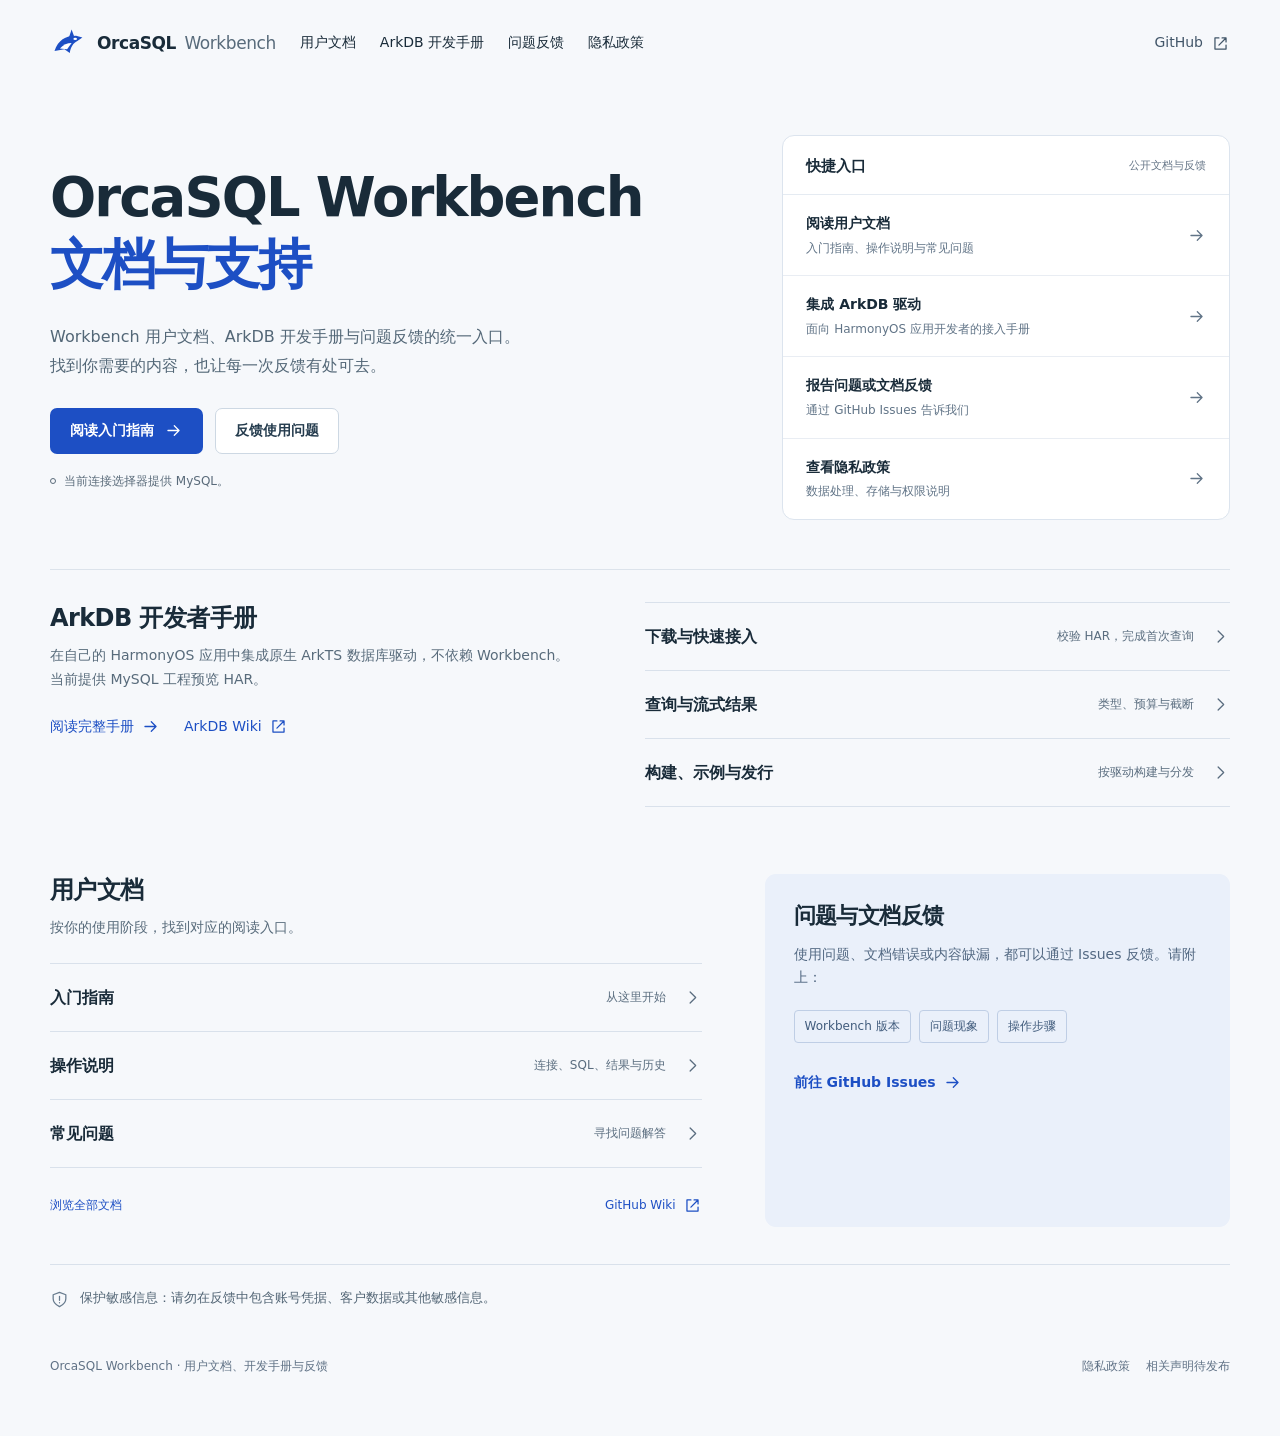
==== commit 56cbf4ac: "Replace theme selector with an icon toggle beside GitHub Co-authored-by: Copilot App <223556219+Copi" ====
--- a/site/index.html
+++ b/site/index.html
@@ -48,20 +48,20 @@
       <a href="./arkdb/">ArkDB 开发手册</a>
       <a href="#feedback">问题反馈</a>
       <a href="./privacy/">隐私政策</a>
+    </nav>
+    <div class="header-tools">
       <div class="theme-settings" data-theme-settings hidden>
-        <label>主题
-          <select data-theme-control>
-            <option value="system">跟随系统</option>
-            <option value="light">浅色</option>
-            <option value="dark">深色</option>
-          </select>
-        </label>
+        <button class="theme-toggle" type="button" data-theme-control value="system" aria-label="主题：跟随系统；切换为浅色" title="主题：跟随系统；切换为浅色">
+          <svg class="theme-icon-system" viewBox="0 0 24 24" fill="none" stroke="currentColor" stroke-width="1.6" stroke-linecap="round" stroke-linejoin="round" aria-hidden="true"><rect x="3" y="4" width="18" height="13" rx="2"/><path d="M8 21h8m-4-4v4"/></svg>
+          <svg class="theme-icon-light" viewBox="0 0 24 24" fill="none" stroke="currentColor" stroke-width="1.6" stroke-linecap="round" aria-hidden="true"><circle cx="12" cy="12" r="4"/><path d="M12 2v2m0 16v2M2 12h2m16 0h2M5 5l1.5 1.5m11 11L19 19M5 19l1.5-1.5m11-11L19 5"/></svg>
+          <svg class="theme-icon-dark" viewBox="0 0 24 24" fill="none" stroke="currentColor" stroke-width="1.6" stroke-linecap="round" stroke-linejoin="round" aria-hidden="true"><path d="M20.5 13A8.5 8.5 0 0 1 11 3.5 8.5 8.5 0 1 0 20.5 13Z"/></svg>
+        </button>
         <span class="theme-status" data-theme-status role="status" hidden>当前页面已切换，但浏览器未能保存主题。</span>
       </div>
-    </nav>
-    <a class="repo-link" href="https://github.com/OrcaSQL-Workbench/orcasql-workbench.github.io" target="_blank" rel="noopener noreferrer">
-      <span>GitHub</span><svg class="icon" aria-hidden="true"><use href="#external"/></svg>
-    </a>
+      <a class="repo-link" href="https://github.com/OrcaSQL-Workbench/orcasql-workbench.github.io" target="_blank" rel="noopener noreferrer">
+        <span>GitHub</span><svg class="icon" aria-hidden="true"><use href="#external"/></svg>
+      </a>
+    </div>
   </header>
   <main class="portal-main wrap" id="main" tabindex="-1">
     <div class="portal-intro">
--- a/site/assets/site.css
+++ b/site/assets/site.css
@@ -78,6 +78,7 @@
 .portal-header { min-height: 86px; display: flex; flex-wrap: wrap; align-items: center; justify-content: space-between; gap: 24px; }
 .portal-header nav { display: flex; flex-wrap: wrap; align-items: center; gap: 8px 24px; min-width: 0; font-size: 14px; }
 .portal-header nav a { min-height: 44px; display: inline-flex; align-items: center; }
+.header-tools { display: flex; align-items: center; gap: 16px; margin-left: auto; }
 .repo-link { display: inline-flex; gap: 8px; align-items: center; color: var(--theme-muted, #425669); font-size: 14px; min-height: 44px; }
 .portal-main { padding-top: 49px; padding-bottom: 48px; }
 .portal-intro { display: grid; grid-template-columns: 1.25fr 0.85fr; gap: 74px; align-items: center; }
@@ -156,6 +157,7 @@
 .docs-navigation-grouped nav ul ul { margin-left: 12px; padding-left: 8px; border-left: 1px solid var(--line); }
 .docs-navigation-grouped a:focus-visible { outline-offset: -3px; }
 .docs-article { min-width: 0; max-width: 78ch; padding: 34px 38px; background: var(--theme-surface, #fff); border: 1px solid var(--line); border-radius: 11px; line-height: 1.85; overflow-wrap: anywhere; }
+.docs-main-wide .docs-article { max-width: none; }
 .docs-article h1 { font-size: 34px; font-weight: 650; margin-bottom: 23px; color: var(--theme-heading, #17394e); }
 .docs-article h2 { margin-top: 37px; margin-bottom: 13px; font-size: 23px; color: var(--theme-heading, #213f55); }
 .docs-article h3 { margin-top: 27px; margin-bottom: 10px; font-size: 18px; }
@@ -169,6 +171,22 @@
 .docs-article pre { padding: 15px 17px; background: var(--theme-code, #eef3f9); border: 1px solid var(--theme-border, #dbe5ef); border-radius: 6px; overflow-x: auto; margin: 17px 0 23px; }
 .docs-article code { font: 0.9em/1.7 Consolas, "SFMono-Regular", monospace; }
 .docs-article pre code { white-space: pre; }
+.docs-article pre code [class^="tok-k"] { color: var(--blue); }
+.docs-article pre code [class^="tok-s"],
+.docs-article pre code .tok-dl { color: var(--theme-code-string, #226543); }
+.docs-article pre code [class^="tok-c"] { color: var(--theme-muted, #596a78); }
+.docs-article pre code [class^="tok-m"],
+.docs-article pre code .tok-il { color: var(--theme-code-number, #8b4319); }
+.docs-article pre code .tok-nb,
+.docs-article pre code .tok-bp,
+.docs-article pre code .tok-nc,
+.docs-article pre code .tok-ne { color: var(--theme-code-type, #724099); }
+.docs-article pre code .tok-n,
+.docs-article pre code .tok-nf,
+.docs-article pre code .tok-fm { color: var(--theme-code-name, #225594); }
+.docs-article pre code .tok-na,
+.docs-article pre code .tok-nv,
+.docs-article pre code .tok-nt { color: var(--theme-code-variable, #7d3c76); }
 .docs-article img { max-width: 100%; height: auto; }
 .docs-article blockquote { margin: 20px 0; padding: 15px 18px; background: var(--theme-code, #eef3f9); color: var(--theme-muted, #435e73); border-radius: 6px; }
 .docs-article blockquote p:last-child { margin-bottom: 0; }
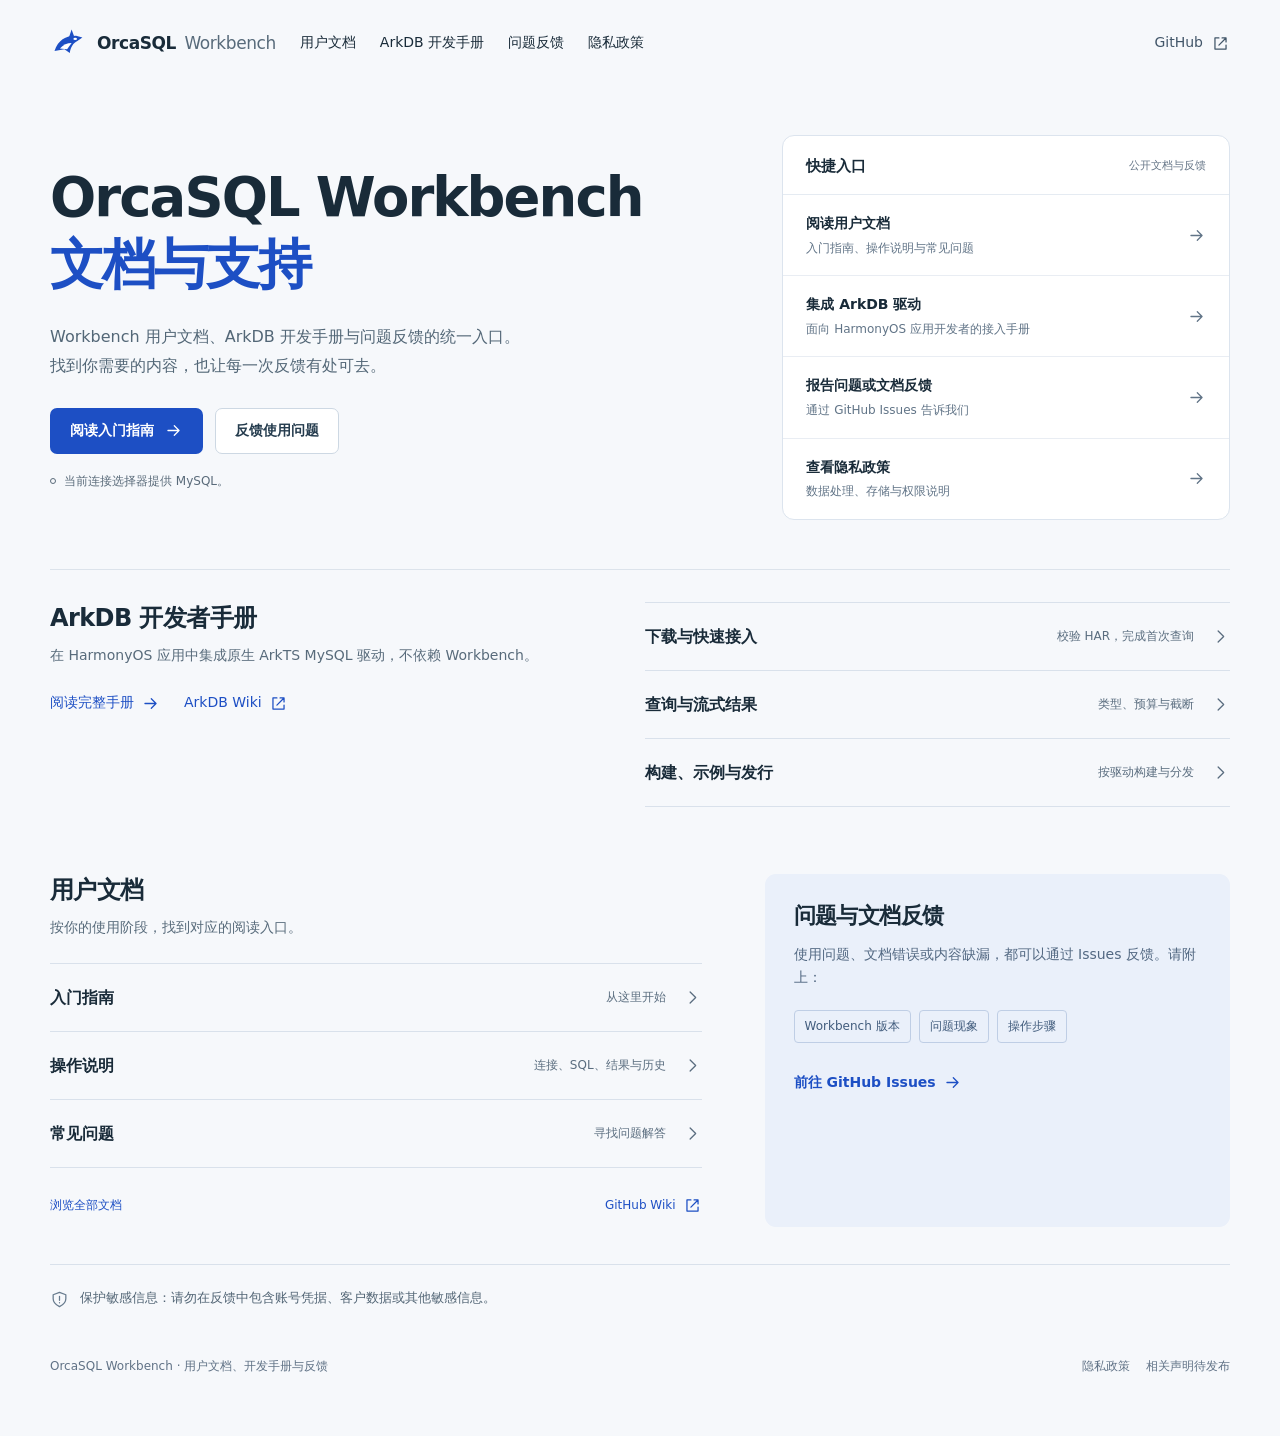
==== commit 4c428268: "docs: rewrite ArkDB manual for public readers Co-authored-by: Copilot App <223556219+Copilot@users.n" ====
--- a/site/index.html
+++ b/site/index.html
@@ -99,7 +99,7 @@
     <section class="developer-section" id="arkdb" aria-labelledby="arkdb-heading">
       <div>
         <div class="section-heading"><h2 id="arkdb-heading">ArkDB 开发者手册</h2></div>
-        <p class="section-description">在自己的 HarmonyOS 应用中集成原生 ArkTS 数据库驱动，不依赖 Workbench。当前提供 MySQL 工程预览 HAR。</p>
+        <p class="section-description">在 HarmonyOS 应用中集成原生 ArkTS MySQL 驱动，不依赖 Workbench。</p>
         <div class="developer-links">
           <a class="text-link" href="./arkdb/">阅读完整手册<svg class="arrow" aria-hidden="true"><use href="#arrow-right"/></svg></a>
           <a class="text-link" href="https://github.com/OrcaSQL-Workbench/ArkDB/wiki" target="_blank" rel="noopener noreferrer">ArkDB Wiki<svg class="icon" aria-hidden="true"><use href="#external"/></svg></a>
--- a/site/assets/site.css
+++ b/site/assets/site.css
@@ -78,7 +78,8 @@
 .portal-header { min-height: 86px; display: flex; flex-wrap: wrap; align-items: center; justify-content: space-between; gap: 24px; }
 .portal-header nav { display: flex; flex-wrap: wrap; align-items: center; gap: 8px 24px; min-width: 0; font-size: 14px; }
 .portal-header nav a { min-height: 44px; display: inline-flex; align-items: center; }
-.header-tools { display: flex; align-items: center; gap: 16px; margin-left: auto; }
+.header-tools { position: relative; display: flex; align-items: center; gap: 16px; margin-left: auto; }
+.header-tools .theme-settings { position: static; }
 .repo-link { display: inline-flex; gap: 8px; align-items: center; color: var(--theme-muted, #425669); font-size: 14px; min-height: 44px; }
 .portal-main { padding-top: 49px; padding-bottom: 48px; }
 .portal-intro { display: grid; grid-template-columns: 1.25fr 0.85fr; gap: 74px; align-items: center; }
@@ -143,6 +144,7 @@
 .error-main p { margin-top: 20px; color: var(--muted); }
 .error-main .button { margin-top: 28px; }
 .error-main .theme-settings { display: flex; width: fit-content; margin-top: 24px; }
+.error-main .theme-status { left: 0; right: auto; }
 .docs-main { display: grid; grid-template-columns: 218px minmax(0, 1fr); gap: 36px; align-items: start; padding-top: 31px; padding-bottom: 55px; }
 .docs-navigation { position: sticky; top: 20px; min-width: 0; color: var(--theme-muted, #455d70); }
 .docs-navigation summary { min-height: 44px; padding: 9px 12px; font-weight: 600; cursor: pointer; }
@@ -188,6 +190,10 @@
 .docs-article pre code .tok-nv,
 .docs-article pre code .tok-nt { color: var(--theme-code-variable, #7d3c76); }
 .docs-article img { max-width: 100%; height: auto; }
+.docs-diagram, .docs-diagram-interactive { display: block; }
+.docs-diagram-frame { display: block; width: 100%; height: clamp(640px, 85vh, 1000px); border: 1px solid var(--line); border-radius: 8px; background: var(--theme-surface, #fff); }
+.docs-diagram-open { display: inline-block; margin-top: 8px; font-size: 14px; }
+.docs-diagram-static { display: none; }
 .docs-article blockquote { margin: 20px 0; padding: 15px 18px; background: var(--theme-code, #eef3f9); color: var(--theme-muted, #435e73); border-radius: 6px; }
 .docs-article blockquote p:last-child { margin-bottom: 0; }
 .docs-footer { margin-top: 37px; border-top: 1px solid var(--line); padding-top: 19px; display: flex; flex-wrap: wrap; gap: 12px 23px; font-size: 12px; }
@@ -258,4 +264,6 @@
   .docs-navigation, .docs-footer { display: none; }
   .docs-main { display: block; padding: 0; }
   .docs-article { max-width: none; padding: 0; border: 0; }
-}
+  .docs-diagram-interactive { display: none !important; }
+  .docs-diagram-static { display: block !important; }
+}
